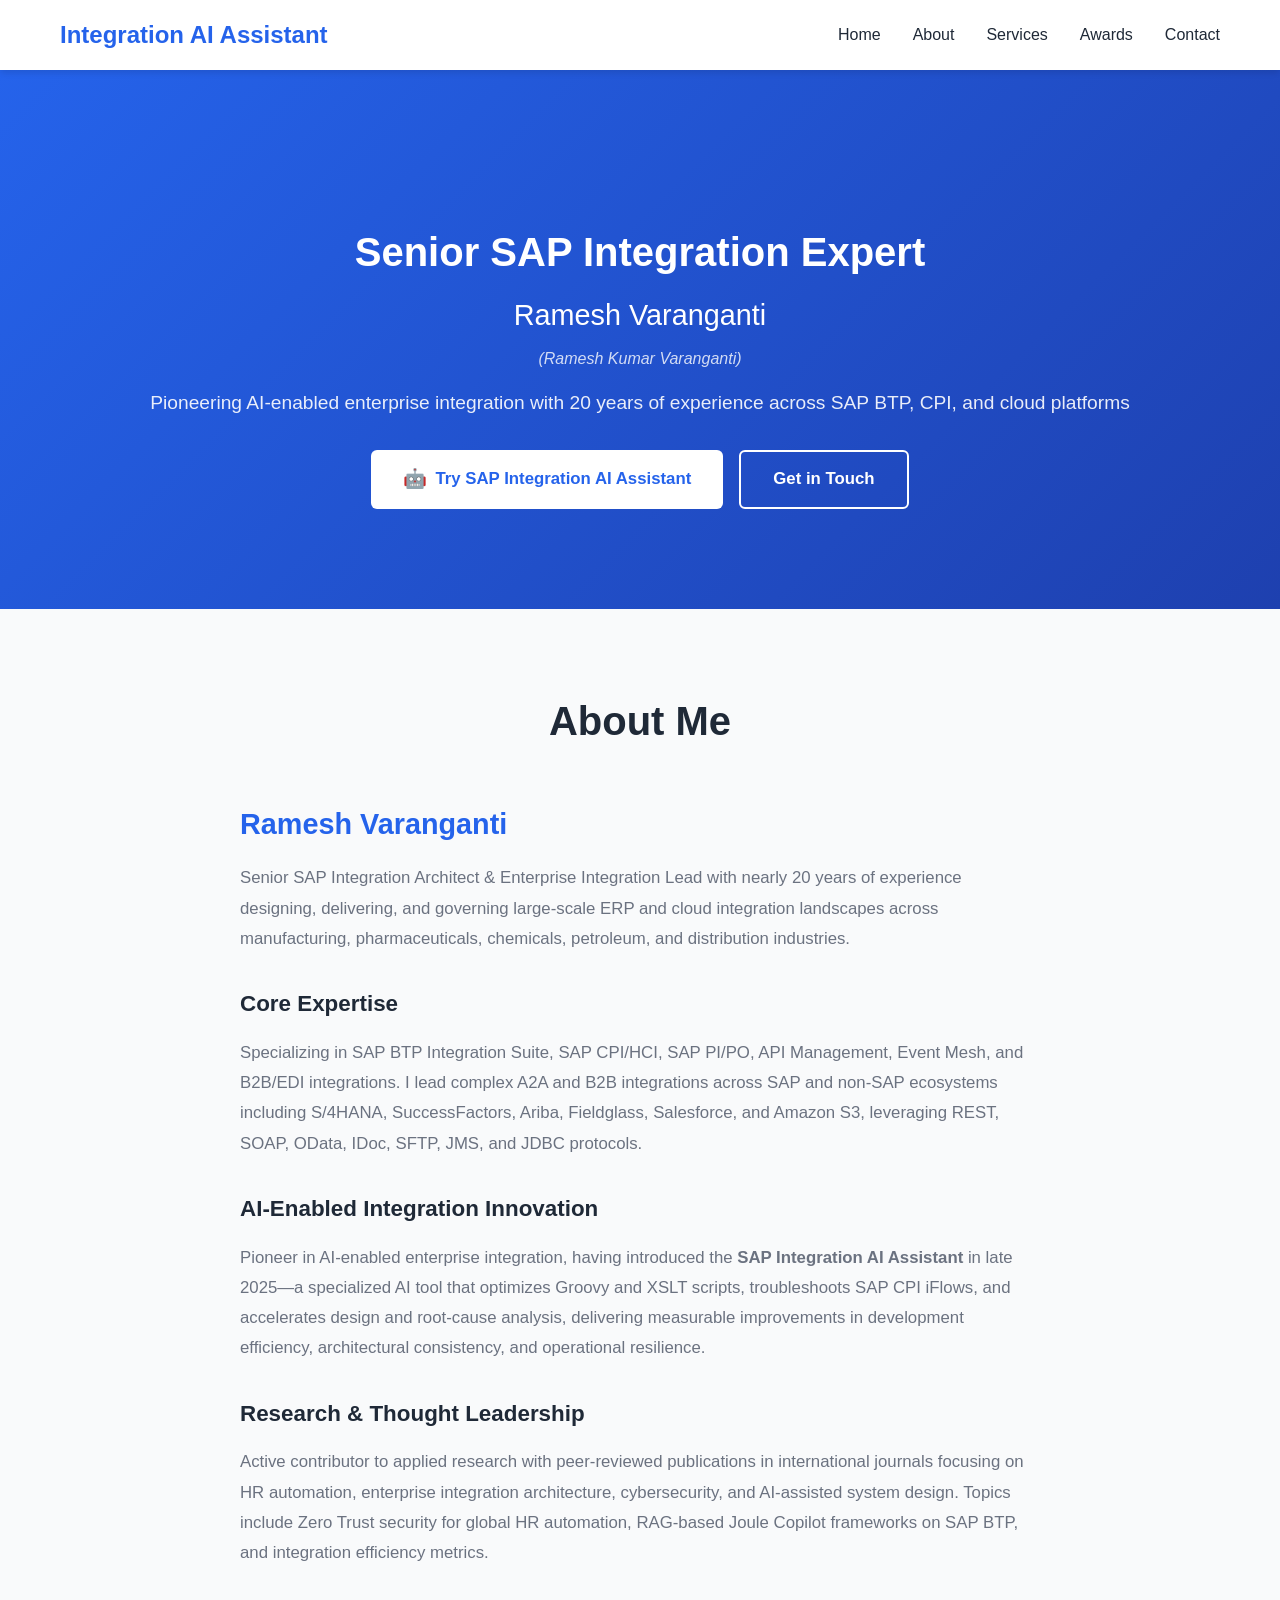
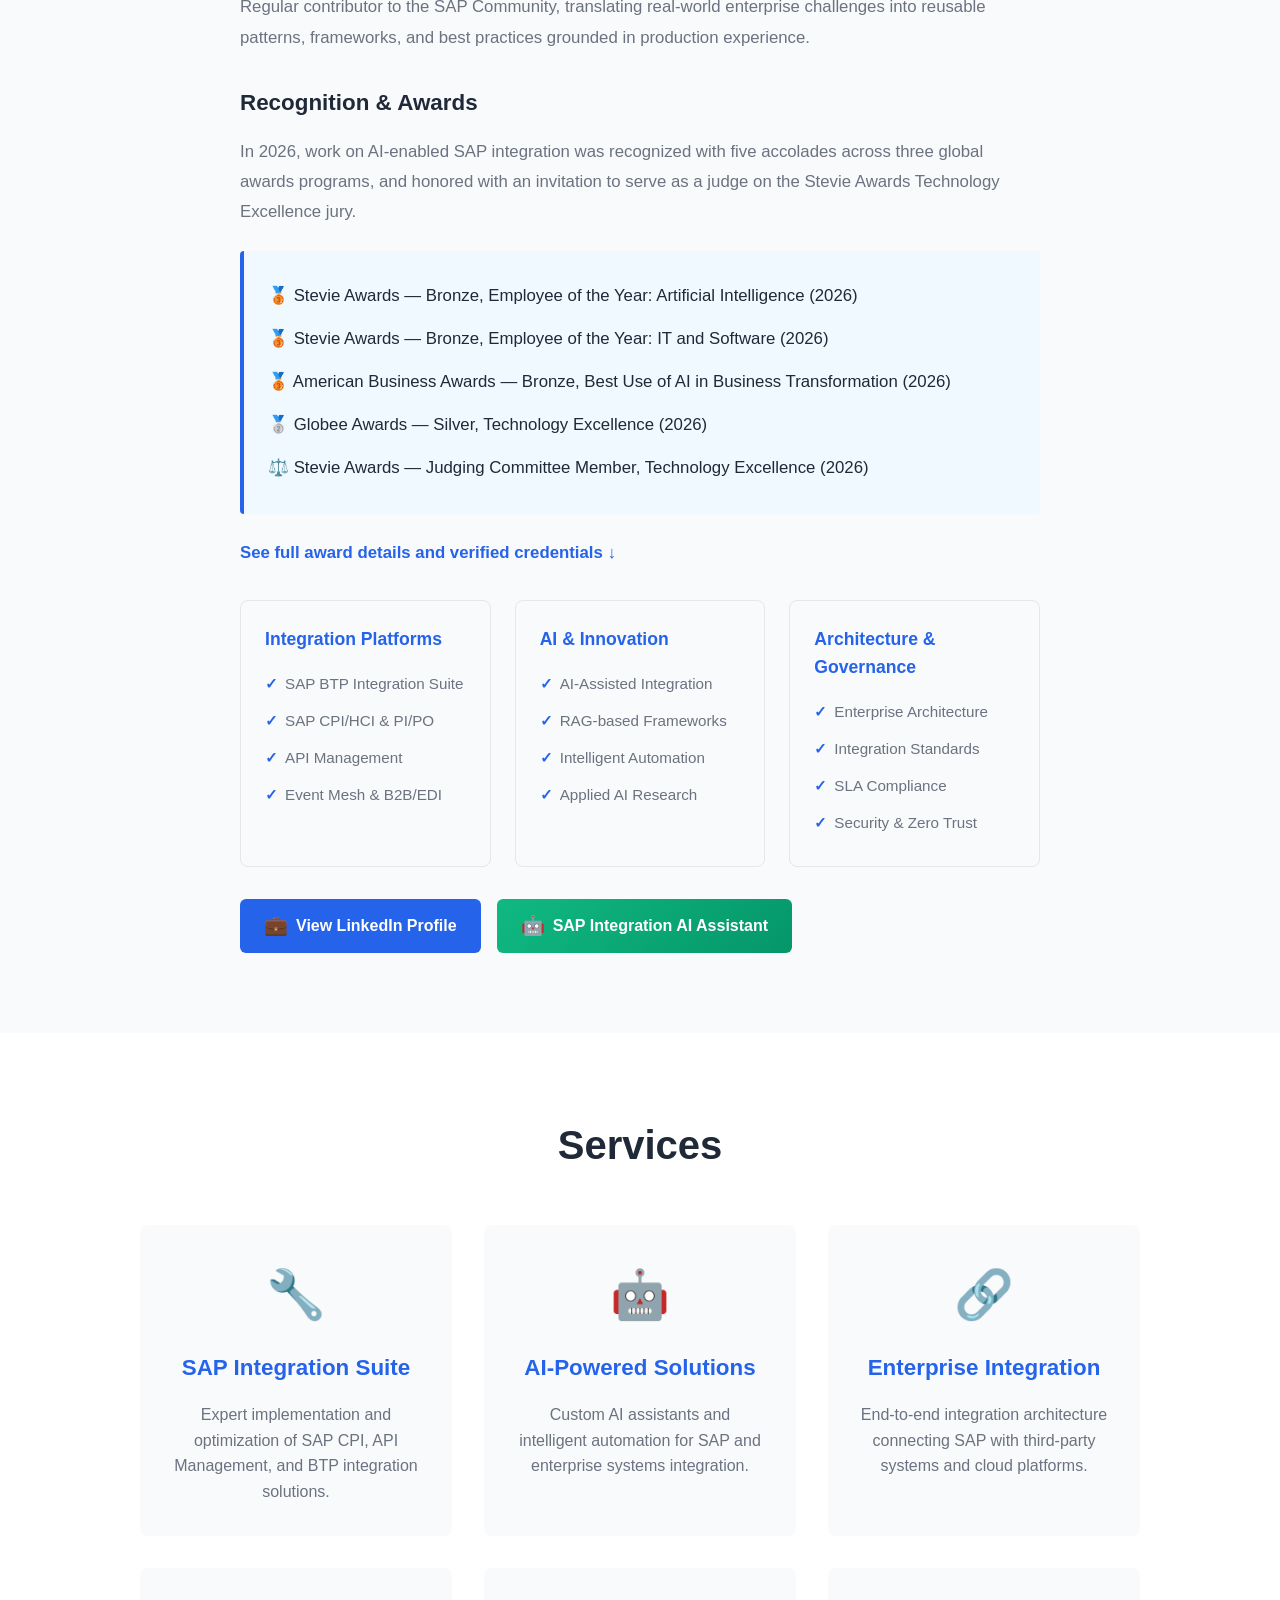
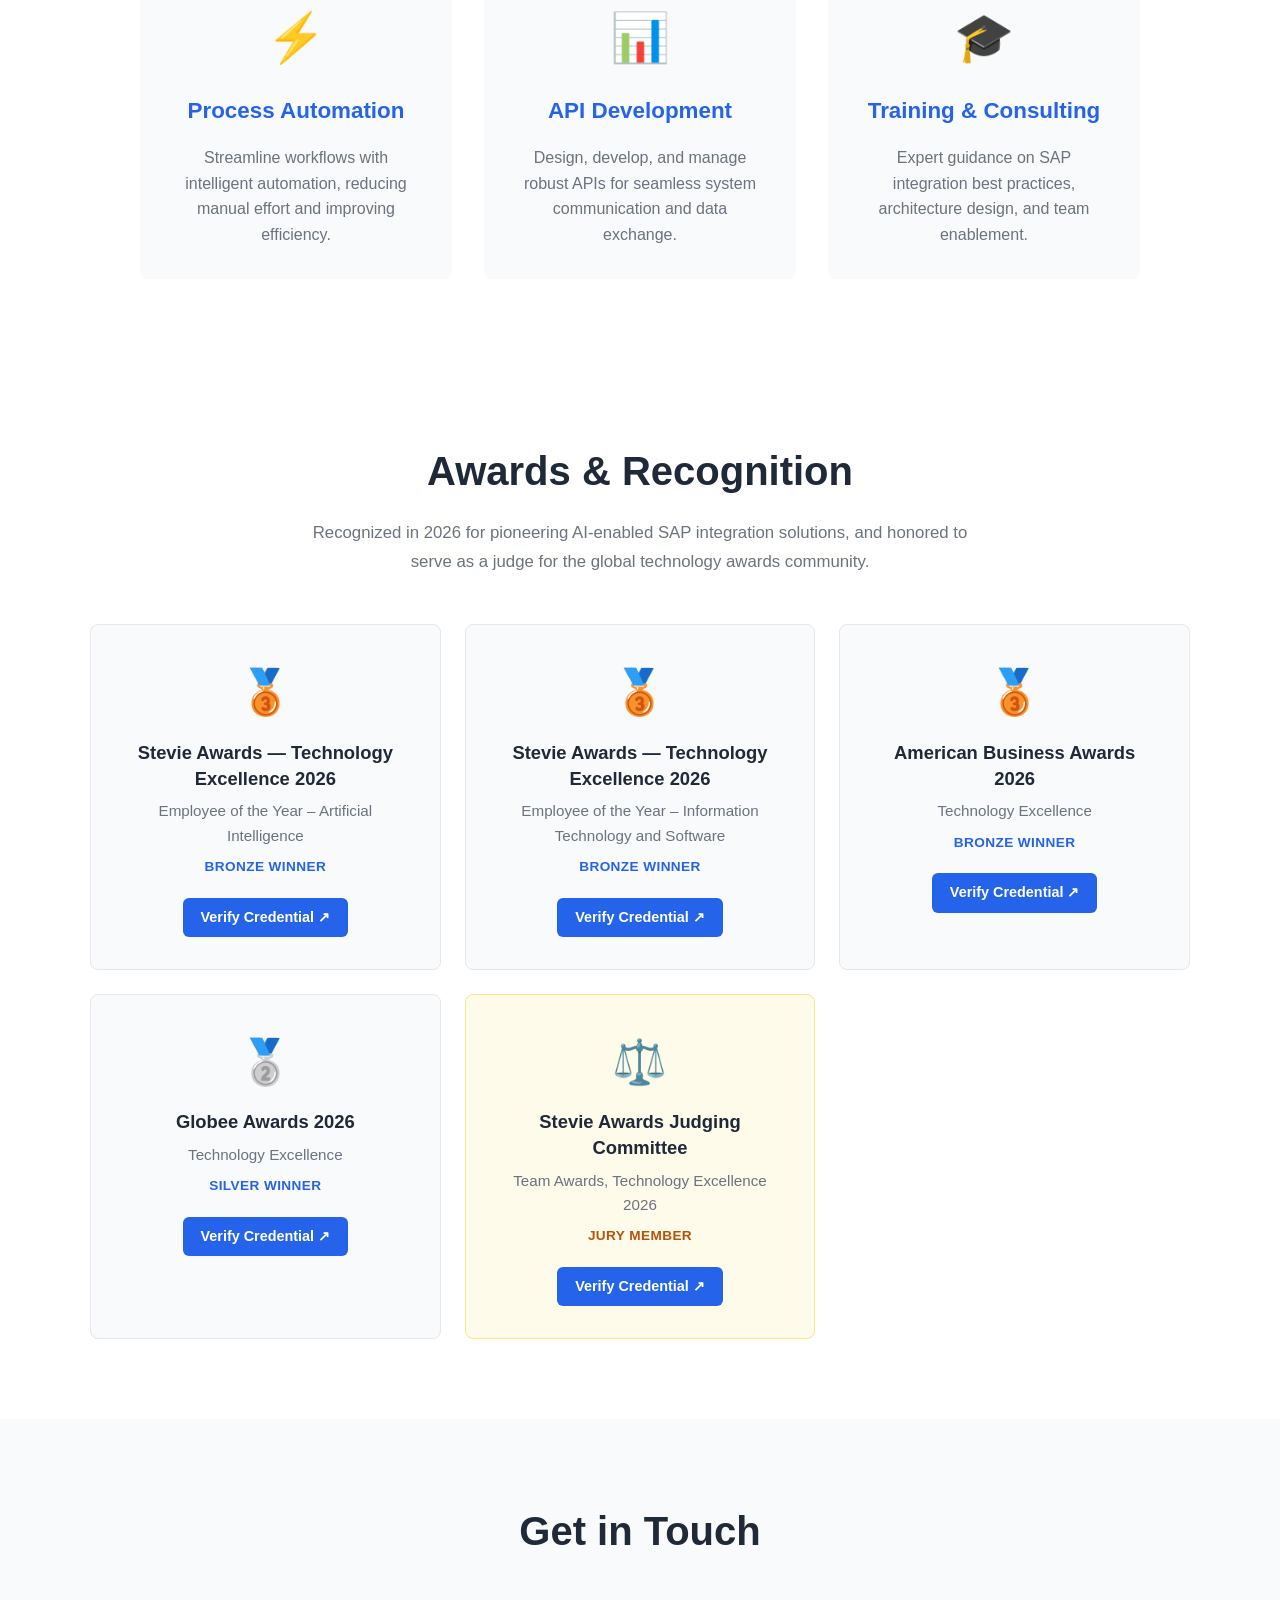
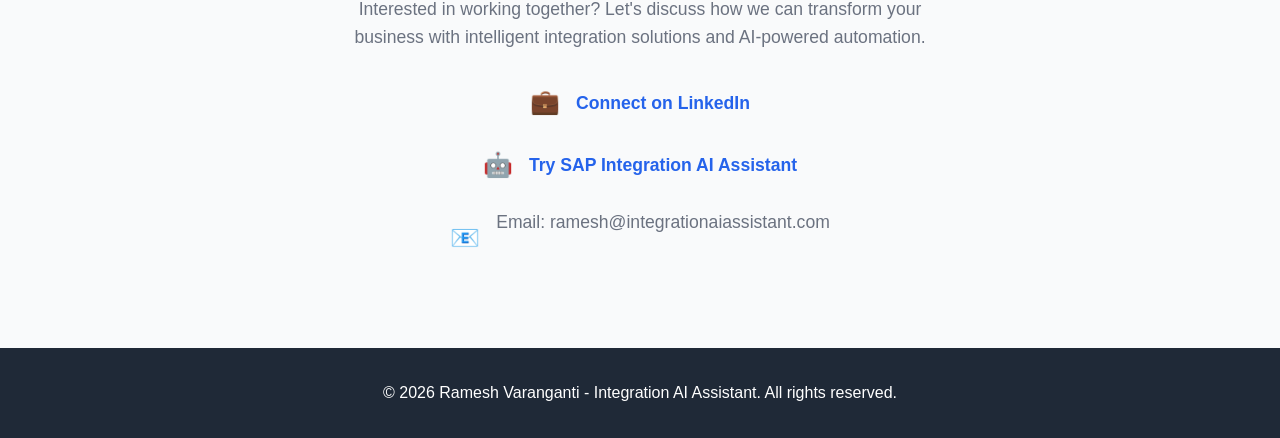
==== index.html @ 51412103 "Correct name spelling in HTML title tag" ====
<!DOCTYPE html>
<html lang="en">
<head>
    <meta charset="UTF-8">
    <meta name="viewport" content="width=device-width, initial-scale=1.0">
    
    <!-- Primary Meta Tags -->
    <title>Ramesh Varanganti (Rameshkumar Varanganti) - SAP Integration Architect & AI Solutions Expert</title>
    <meta name="title" content="Ramesh Varanganti - SAP Integration Architect & AI Solutions Expert">
    <meta name="description" content="Ramesh Varanganti (Ramesh Kumar Varanganti) - Senior SAP Integration Architect with 20 years of experience in SAP BTP, CPI, PI/PO, and AI-enabled enterprise integration. Expert in Groovy scripting, XSLT, API development, and integration architecture.">
    <meta name="keywords" content="Ramesh Varanganti, Ramesh Kumar Varanganti, SAP Integration, SAP CPI, SAP BTP, Integration Architect, SAP PI/PO, Groovy Script, XSLT, API Management, Enterprise Integration, AI Assistant, SAP Cloud Platform Integration">
    <meta name="author" content="Ramesh Varanganti">
    <meta name="robots" content="index, follow">
    
    <!-- Open Graph / Facebook -->
    <meta property="og:type" content="website">
    <meta property="og:url" content="https://rameshvaranganti.github.io/integrationaiexpert/">
    <meta property="og:title" content="Ramesh Varanganti - SAP Integration Architect & AI Solutions Expert">
    <meta property="og:description" content="Senior SAP Integration Architect with 20 years of experience in SAP BTP, CPI, and AI-enabled enterprise integration solutions.">
    
    <!-- Twitter -->
    <meta property="twitter:card" content="summary_large_image">
    <meta property="twitter:url" content="https://rameshvaranganti.github.io/integrationaiexpert/">
    <meta property="twitter:title" content="Ramesh Varanganti - SAP Integration Architect">
    <meta property="twitter:description" content="Senior SAP Integration Architect with 20 years of experience in SAP BTP, CPI, and AI-enabled enterprise integration.">
    
    <!-- Canonical URL -->
    <link rel="canonical" href="https://rameshvaranganti.github.io/integrationaiexpert/">
    
    <link rel="stylesheet" href="styles.css">
    
    <!-- Schema.org structured data -->
    <script type="application/ld+json">
    {
      "@context": "https://schema.org",
      "@type": "Person",
      "name": "Ramesh Varanganti",
      "alternateName": "Ramesh Kumar Varanganti",
      "url": "https://rameshvaranganti.github.io/integrationaiexpert/",
      "jobTitle": "Senior SAP Integration Expert",
      "description": "Senior SAP Integration Expert with 20 years of experience in enterprise integration, SAP BTP, CPI, and AI-enabled solutions",
      "sameAs": [
        "https://www.linkedin.com/in/rvaranganti/",
        "https://github.com/rameshvaranganti"
      ],
      "knowsAbout": [
        "SAP Integration Suite",
        "SAP CPI",
        "SAP BTP",
        "Enterprise Integration",
        "API Management",
        "Groovy Scripting",
        "XSLT Transformations",
        "Artificial Intelligence"
      ]
    }
    </script>
</head>
<body>
    <header>
        <nav>
            <div class="container">
                <div class="logo">
                    <h1>Integration AI Assistant</h1>
                </div>
                <ul class="nav-links">
                    <li><a href="#home">Home</a></li>
                    <li><a href="#about">About</a></li>
                    <li><a href="#services">Services</a></li>
                    <li><a href="#awards">Awards</a></li>
                    <li><a href="#contact">Contact</a></li>
                </ul>
            </div>
        </nav>
    </header>

    <section id="home" class="hero">
        <div class="container">
            <div class="hero-content">
                <h2>Senior SAP Integration Expert</h2>
                <h3>Ramesh Varanganti</h3>
                <p class="alt-name">(Ramesh Kumar Varanganti)</p>
                <p>Pioneering AI-enabled enterprise integration with 20 years of experience across SAP BTP, CPI, and cloud platforms</p>
                <div class="cta-buttons">
                    <a href="assistant.html" class="cta-button cta-primary">
                        <span class="button-icon">🤖</span> Try SAP Integration AI Assistant
                    </a>
                    <a href="#contact" class="cta-button cta-secondary">Get in Touch</a>
                </div>
            </div>
        </div>
    </section>

    <section id="about" class="about">
        <div class="container">
            <h2>About Me</h2>
            <div class="about-content">
                <div class="about-text">
                    <h3>Ramesh Varanganti</h3>
                    <p class="lead-text">Senior SAP Integration Architect & Enterprise Integration Lead with nearly 20 years of experience designing, delivering, and governing large-scale ERP and cloud integration landscapes across manufacturing, pharmaceuticals, chemicals, petroleum, and distribution industries.</p>
                    
                    <h4>Core Expertise</h4>
                    <p>Specializing in SAP BTP Integration Suite, SAP CPI/HCI, SAP PI/PO, API Management, Event Mesh, and B2B/EDI integrations. I lead complex A2A and B2B integrations across SAP and non-SAP ecosystems including S/4HANA, SuccessFactors, Ariba, Fieldglass, Salesforce, and Amazon S3, leveraging REST, SOAP, OData, IDoc, SFTP, JMS, and JDBC protocols.</p>
                    
                    <h4>AI-Enabled Integration Innovation</h4>
                    <p>Pioneer in AI-enabled enterprise integration, having introduced the <strong>SAP Integration AI Assistant</strong> in late 2025—a specialized AI tool that optimizes Groovy and XSLT scripts, troubleshoots SAP CPI iFlows, and accelerates design and root-cause analysis, delivering measurable improvements in development efficiency, architectural consistency, and operational resilience.</p>
                    
                    <h4>Research & Thought Leadership</h4>
                    <p>Active contributor to applied research with peer-reviewed publications in international journals focusing on HR automation, enterprise integration architecture, cybersecurity, and AI-assisted system design. Topics include Zero Trust security for global HR automation, RAG-based Joule Copilot frameworks on SAP BTP, and integration efficiency metrics.</p>
                    <p>Regular contributor to the SAP Community, translating real-world enterprise challenges into reusable patterns, frameworks, and best practices grounded in production experience.</p>
                    
                    <h4>Recognition & Awards</h4>
                    <p>In 2026, work on AI-enabled SAP integration was recognized with five accolades across three global awards programs, and honored with an invitation to serve as a judge on the Stevie Awards Technology Excellence jury.</p>
                    <ul class="impact-list">
                        <li>🥉 Stevie Awards — Bronze, Employee of the Year: Artificial Intelligence (2026)</li>
                        <li>🥉 Stevie Awards — Bronze, Employee of the Year: IT and Software (2026)</li>
                        <li>🥉 American Business Awards — Bronze, Best Use of AI in Business Transformation (2026)</li>
                        <li>🥈 Globee Awards — Silver, Technology Excellence (2026)</li>
                        <li>⚖️ Stevie Awards — Judging Committee Member, Technology Excellence (2026)</li>
                    </ul>
                    <p><a href="#awards" class="contact-link">See full award details and verified credentials ↓</a></p>
                    
                    <div class="expertise-grid">
                        <div class="expertise-category">
                            <h5>Integration Platforms</h5>
                            <ul>
                                <li>SAP BTP Integration Suite</li>
                                <li>SAP CPI/HCI & PI/PO</li>
                                <li>API Management</li>
                                <li>Event Mesh & B2B/EDI</li>
                            </ul>
                        </div>
                        <div class="expertise-category">
                            <h5>AI & Innovation</h5>
                            <ul>
                                <li>AI-Assisted Integration</li>
                                <li>RAG-based Frameworks</li>
                                <li>Intelligent Automation</li>
                                <li>Applied AI Research</li>
                            </ul>
                        </div>
                        <div class="expertise-category">
                            <h5>Architecture & Governance</h5>
                            <ul>
                                <li>Enterprise Architecture</li>
                                <li>Integration Standards</li>
                                <li>SLA Compliance</li>
                                <li>Security & Zero Trust</li>
                            </ul>
                        </div>
                    </div>
                    
                    <div class="about-links">
                        <a href="https://www.linkedin.com/in/rvaranganti/" target="_blank" class="profile-link">
                            <span class="link-icon">💼</span> View LinkedIn Profile
                        </a>
                        <a href="assistant.html" class="profile-link ai-link">
                            <span class="link-icon">🤖</span> SAP Integration AI Assistant
                        </a>
                    </div>
                </div>
            </div>
        </div>
    </section>

    <section id="services" class="services">
        <div class="container">
            <h2>Services</h2>
            <div class="services-grid">
                <div class="service-card">
                    <div class="service-icon">🔧</div>
                    <h3>SAP Integration Suite</h3>
                    <p>Expert implementation and optimization of SAP CPI, API Management, and BTP integration solutions.</p>
                </div>
                <div class="service-card">
                    <div class="service-icon">🤖</div>
                    <h3>AI-Powered Solutions</h3>
                    <p>Custom AI assistants and intelligent automation for SAP and enterprise systems integration.</p>
                </div>
                <div class="service-card">
                    <div class="service-icon">🔗</div>
                    <h3>Enterprise Integration</h3>
                    <p>End-to-end integration architecture connecting SAP with third-party systems and cloud platforms.</p>
                </div>
                <div class="service-card">
                    <div class="service-icon">⚡</div>
                    <h3>Process Automation</h3>
                    <p>Streamline workflows with intelligent automation, reducing manual effort and improving efficiency.</p>
                </div>
                <div class="service-card">
                    <div class="service-icon">📊</div>
                    <h3>API Development</h3>
                    <p>Design, develop, and manage robust APIs for seamless system communication and data exchange.</p>
                </div>
                <div class="service-card">
                    <div class="service-icon">🎓</div>
                    <h3>Training & Consulting</h3>
                    <p>Expert guidance on SAP integration best practices, architecture design, and team enablement.</p>
                </div>
            </div>
        </div>
    </section>

    <section id="awards" class="awards">
        <div class="container">
            <h2>Awards & Recognition</h2>
            <p class="awards-intro">Recognized in 2026 for pioneering AI-enabled SAP integration solutions, and honored to serve as a judge for the global technology awards community.</p>
            <div class="awards-grid">
                <div class="award-card">
                    <div class="award-medal bronze">🥉</div>
                    <h3>Stevie Awards — Technology Excellence 2026</h3>
                    <p class="award-category">Employee of the Year – Artificial Intelligence</p>
                    <p class="award-tier">Bronze Winner</p>
                    <a href="#" target="_blank" rel="noopener" class="award-verify">Verify Credential ↗</a>
                </div>
                <div class="award-card">
                    <div class="award-medal bronze">🥉</div>
                    <h3>Stevie Awards — Technology Excellence 2026</h3>
                    <p class="award-category">Employee of the Year – Information Technology and Software</p>
                    <p class="award-tier">Bronze Winner</p>
                    <a href="#" target="_blank" rel="noopener" class="award-verify">Verify Credential ↗</a>
                </div>
                <div class="award-card">
                    <div class="award-medal bronze">🥉</div>
                    <h3>American Business Awards 2026</h3>
                    <p class="award-category">Technology Excellence</p>
                    <p class="award-tier">Bronze Winner</p>
                    <a href="#" target="_blank" rel="noopener" class="award-verify">Verify Credential ↗</a>
                </div>
                <div class="award-card">
                    <div class="award-medal silver">🥈</div>
                    <h3>Globee Awards 2026</h3>
                    <p class="award-category">Technology Excellence</p>
                    <p class="award-tier">Silver Winner</p>
                    <a href="#" target="_blank" rel="noopener" class="award-verify">Verify Credential ↗</a>
                </div>
                <div class="award-card judge-card">
                    <div class="award-medal judge">⚖️</div>
                    <h3>Stevie Awards Judging Committee</h3>
                    <p class="award-category">Team Awards, Technology Excellence 2026</p>
                    <p class="award-tier">Jury Member</p>
                    <a href="#" target="_blank" rel="noopener" class="award-verify">Verify Credential ↗</a>
                </div>
            </div>
        </div>
    </section>

    <section id="contact" class="contact">
        <div class="container">
            <h2>Get in Touch</h2>
            <div class="contact-content">
                <p>Interested in working together? Let's discuss how we can transform your business with intelligent integration solutions and AI-powered automation.</p>
                <div class="contact-info">
                    <div class="contact-item">
                        <span class="contact-icon">💼</span>
                        <a href="https://www.linkedin.com/in/rvaranganti/" target="_blank" class="contact-link">Connect on LinkedIn</a>
                    </div>
                    <div class="contact-item">
                        <span class="contact-icon">🤖</span>
                        <a href="assistant.html" class="contact-link">Try SAP Integration AI Assistant</a>
                    </div>
                    <div class="contact-item">
                        <span class="contact-icon">📧</span>
                        <p>Email: ramesh@integrationaiassistant.com</p>
                    </div>
                </div>
            </div>
        </div>
    </section>

    <footer>
        <div class="container">
            <p>&copy; 2026 Ramesh Varanganti - Integration AI Assistant. All rights reserved.</p>
        </div>
    </footer>

    <script src="script.js"></script>
</body>
</html>
---- styles.css ----
* {
    margin: 0;
    padding: 0;
    box-sizing: border-box;
}

:root {
    --primary-color: #2563eb;
    --secondary-color: #1e40af;
    --text-dark: #1f2937;
    --text-light: #6b7280;
    --bg-light: #f9fafb;
    --white: #ffffff;
    --shadow: 0 4px 6px -1px rgba(0, 0, 0, 0.1);
}

body {
    font-family: -apple-system, BlinkMacSystemFont, 'Segoe UI', Roboto, Oxygen, Ubuntu, Cantarell, sans-serif;
    line-height: 1.6;
    color: var(--text-dark);
}

.container {
    max-width: 1200px;
    margin: 0 auto;
    padding: 0 20px;
}

/* Header & Navigation */
header {
    background: var(--white);
    box-shadow: var(--shadow);
    position: fixed;
    width: 100%;
    top: 0;
    z-index: 1000;
}

nav .container {
    display: flex;
    justify-content: space-between;
    align-items: center;
    padding: 1rem 20px;
}

.logo h1 {
    font-size: 1.5rem;
    color: var(--primary-color);
}

.nav-links {
    display: flex;
    list-style: none;
    gap: 2rem;
}

.nav-links a {
    text-decoration: none;
    color: var(--text-dark);
    font-weight: 500;
    transition: color 0.3s ease;
}

.nav-links a:hover {
    color: var(--primary-color);
}

/* Hero Section */
.hero {
    background: linear-gradient(135deg, var(--primary-color) 0%, var(--secondary-color) 100%);
    color: var(--white);
    padding: 150px 20px 100px;
    margin-top: 70px;
    text-align: center;
}

.hero-content h2 {
    font-size: 2.5rem;
    margin-bottom: 0.5rem;
}

.hero-content h3 {
    font-size: 1.8rem;
    margin-bottom: 1rem;
    font-weight: 400;
}

.hero-content p {
    font-size: 1.2rem;
    margin-bottom: 2rem;
    opacity: 0.9;
}

.hero-content .alt-name {
    font-size: 1rem;
    margin-bottom: 1rem;
    margin-top: -0.5rem;
    opacity: 0.8;
    font-style: italic;
}

.cta-buttons {
    display: flex;
    gap: 1rem;
    justify-content: center;
    flex-wrap: wrap;
}

.cta-button {
    display: inline-flex;
    align-items: center;
    gap: 0.5rem;
    padding: 14px 32px;
    border-radius: 6px;
    text-decoration: none;
    font-weight: 600;
    transition: transform 0.3s ease, box-shadow 0.3s ease;
    font-size: 1.05rem;
}

.cta-primary {
    background: var(--white);
    color: var(--primary-color);
}

.cta-secondary {
    background: transparent;
    color: var(--white);
    border: 2px solid var(--white);
}

.cta-button:hover {
    transform: translateY(-2px);
    box-shadow: 0 10px 20px rgba(0, 0, 0, 0.2);
}

.cta-primary:hover {
    background: #f0f9ff;
}

.cta-secondary:hover {
    background: rgba(255, 255, 255, 0.1);
}

.button-icon {
    font-size: 1.2rem;
}

/* About Section */
.about {
    padding: 80px 20px;
    background: var(--bg-light);
}

.about h2 {
    text-align: center;
    font-size: 2.5rem;
    margin-bottom: 3rem;
    color: var(--text-dark);
}

.about-content {
    max-width: 800px;
    margin: 0 auto;
}

.about-text h3 {
    font-size: 1.8rem;
    color: var(--primary-color);
    margin-bottom: 1rem;
}

.lead-text {
    font-size: 1.15rem;
    color: var(--text-dark);
    margin-bottom: 2rem;
    line-height: 1.8;
    font-weight: 500;
}

.about-text h4 {
    font-size: 1.4rem;
    color: var(--text-dark);
    margin-top: 2rem;
    margin-bottom: 1rem;
    font-weight: 600;
}

.about-text h5 {
    font-size: 1.1rem;
    color: var(--primary-color);
    margin-bottom: 0.75rem;
    font-weight: 600;
}

.about-text p {
    font-size: 1.05rem;
    color: var(--text-light);
    margin-bottom: 1.5rem;
    line-height: 1.8;
}

.impact-list {
    list-style: none;
    margin: 1.5rem 0;
    padding: 1.5rem;
    background: #f0f9ff;
    border-left: 4px solid var(--primary-color);
    border-radius: 4px;
}

.impact-list li {
    font-size: 1.05rem;
    color: var(--text-dark);
    padding: 0.5rem 0;
    font-weight: 500;
}

.expertise-grid {
    display: grid;
    grid-template-columns: repeat(auto-fit, minmax(250px, 1fr));
    gap: 1.5rem;
    margin: 2rem 0;
}

.expertise-category {
    background: #f9fafb;
    padding: 1.5rem;
    border-radius: 8px;
    border: 1px solid #e5e7eb;
}

.expertise-category ul {
    list-style: none;
    margin-top: 0.75rem;
}

.expertise-category ul li {
    font-size: 0.95rem;
    color: var(--text-light);
    padding: 0.4rem 0;
    padding-left: 1.25rem;
    position: relative;
}

.expertise-category ul li::before {
    content: "✓";
    position: absolute;
    left: 0;
    color: var(--primary-color);
    font-weight: bold;
}

.expertise-list {
    list-style: none;
    display: grid;
    grid-template-columns: repeat(auto-fit, minmax(250px, 1fr));
    gap: 1rem;
}

.expertise-list li {
    font-size: 1.1rem;
    color: var(--text-dark);
    padding: 0.5rem 0;
}

.about-links {
    display: flex;
    gap: 1rem;
    margin-top: 2rem;
    flex-wrap: wrap;
}

.profile-link {
    display: inline-flex;
    align-items: center;
    gap: 0.5rem;
    padding: 12px 24px;
    background: var(--primary-color);
    color: var(--white);
    text-decoration: none;
    border-radius: 6px;
    font-weight: 600;
    transition: all 0.3s ease;
}

.profile-link:hover {
    background: var(--secondary-color);
    transform: translateY(-2px);
    box-shadow: 0 4px 12px rgba(37, 99, 235, 0.3);
}

.ai-link {
    background: linear-gradient(135deg, #10b981 0%, #059669 100%);
}

.ai-link:hover {
    background: linear-gradient(135deg, #059669 0%, #047857 100%);
    box-shadow: 0 4px 12px rgba(16, 185, 129, 0.3);
}

.link-icon {
    font-size: 1.2rem;
}

/* Services Section */
.services {
    padding: 80px 20px;
    background: var(--white);
}

.services h2 {
    text-align: center;
    font-size: 2.5rem;
    margin-bottom: 3rem;
    color: var(--text-dark);
}

.services-grid {
    display: grid;
    grid-template-columns: repeat(auto-fit, minmax(250px, 1fr));
    gap: 2rem;
    max-width: 1000px;
    margin: 0 auto;
}

.service-card {
    background: var(--bg-light);
    padding: 2rem;
    border-radius: 8px;
    text-align: center;
    transition: transform 0.3s ease, box-shadow 0.3s ease;
}

.service-card:hover {
    transform: translateY(-5px);
    box-shadow: 0 10px 30px rgba(0, 0, 0, 0.1);
}

.service-icon {
    font-size: 3rem;
    margin-bottom: 1rem;
}

.service-card h3 {
    font-size: 1.4rem;
    margin-bottom: 1rem;
    color: var(--primary-color);
}

.service-card p {
    color: var(--text-light);
    line-height: 1.6;
}

/* Awards & Recognition Section */
.awards {
    padding: 80px 20px;
    background: var(--white);
}

.awards h2 {
    text-align: center;
    font-size: 2.5rem;
    margin-bottom: 1rem;
    color: var(--text-dark);
}

.awards-intro {
    text-align: center;
    max-width: 700px;
    margin: 0 auto 3rem;
    color: var(--text-light);
    font-size: 1.05rem;
    line-height: 1.7;
}

.awards-grid {
    display: grid;
    grid-template-columns: repeat(auto-fit, minmax(260px, 1fr));
    gap: 1.5rem;
    max-width: 1100px;
    margin: 0 auto;
}

.award-card {
    background: var(--bg-light);
    padding: 2rem;
    border-radius: 8px;
    text-align: center;
    border: 1px solid #e5e7eb;
    transition: transform 0.3s ease, box-shadow 0.3s ease;
}

.award-card:hover {
    transform: translateY(-5px);
    box-shadow: 0 10px 30px rgba(0, 0, 0, 0.1);
}

.award-medal {
    font-size: 2.75rem;
    margin-bottom: 0.75rem;
}

.award-card h3 {
    font-size: 1.15rem;
    color: var(--text-dark);
    margin-bottom: 0.5rem;
    line-height: 1.4;
}

.award-category {
    font-size: 0.95rem;
    color: var(--text-light);
    margin-bottom: 0.5rem;
}

.award-tier {
    font-size: 0.85rem;
    font-weight: 700;
    letter-spacing: 0.03em;
    text-transform: uppercase;
    color: var(--primary-color);
    margin-bottom: 1.25rem;
}

.judge-card {
    border: 1px solid #fde68a;
    background: #fffbeb;
}

.judge-card .award-tier {
    color: #b45309;
}

.award-verify {
    display: inline-block;
    padding: 8px 18px;
    background: var(--primary-color);
    color: var(--white);
    text-decoration: none;
    border-radius: 6px;
    font-size: 0.9rem;
    font-weight: 600;
    transition: background 0.3s ease;
}

.award-verify:hover {
    background: var(--secondary-color);
}

/* Contact Section */
.contact {
    padding: 80px 20px;
    background: var(--bg-light);
    text-align: center;
}

.contact h2 {
    font-size: 2.5rem;
    margin-bottom: 2rem;
    color: var(--text-dark);
}

.contact-content {
    max-width: 600px;
    margin: 0 auto;
}

.contact-content p {
    font-size: 1.1rem;
    color: var(--text-light);
    margin-bottom: 2rem;
}

.contact-info {
    display: flex;
    flex-direction: column;
    gap: 1.5rem;
}

.contact-item {
    display: flex;
    align-items: center;
    justify-content: center;
    gap: 1rem;
    font-size: 1.1rem;
}

.contact-link {
    color: var(--primary-color);
    text-decoration: none;
    font-weight: 600;
    transition: color 0.3s ease;
}

.contact-link:hover {
    color: var(--secondary-color);
    text-decoration: underline;
}

.contact-icon {
    font-size: 1.5rem;
}

/* Footer */
footer {
    background: var(--text-dark);
    color: var(--white);
    text-align: center;
    padding: 2rem 20px;
}

/* Responsive Design */
@media (max-width: 768px) {
    .nav-links {
        gap: 1rem;
    }

    .hero-content h2 {
        font-size: 1.75rem;
    }

    .hero-content h3 {
        font-size: 1.5rem;
    }

    .hero-content p {
        font-size: 1rem;
    }

    .cta-buttons {
        flex-direction: column;
        width: 100%;
    }

    .cta-button {
        width: 100%;
        justify-content: center;
    }

    .about-text h3 {
        font-size: 1.5rem;
    }

    .about-text h4 {
        font-size: 1.2rem;
    }

    .lead-text {
        font-size: 1.05rem;
    }

    .expertise-grid {
        grid-template-columns: 1fr;
    }

    .about-links {
        flex-direction: column;
    }

    .profile-link {
        width: 100%;
        justify-content: center;
    }

    .about h2,
    .services h2,
    .contact h2 {
        font-size: 2rem;
    }

    .services-grid {
        grid-template-columns: 1fr;
    }
}

@media (max-width: 480px) {
    .nav-links {
        flex-direction: column;
        gap: 0.5rem;
    }

    .logo h1 {
        font-size: 1.2rem;
    }
}
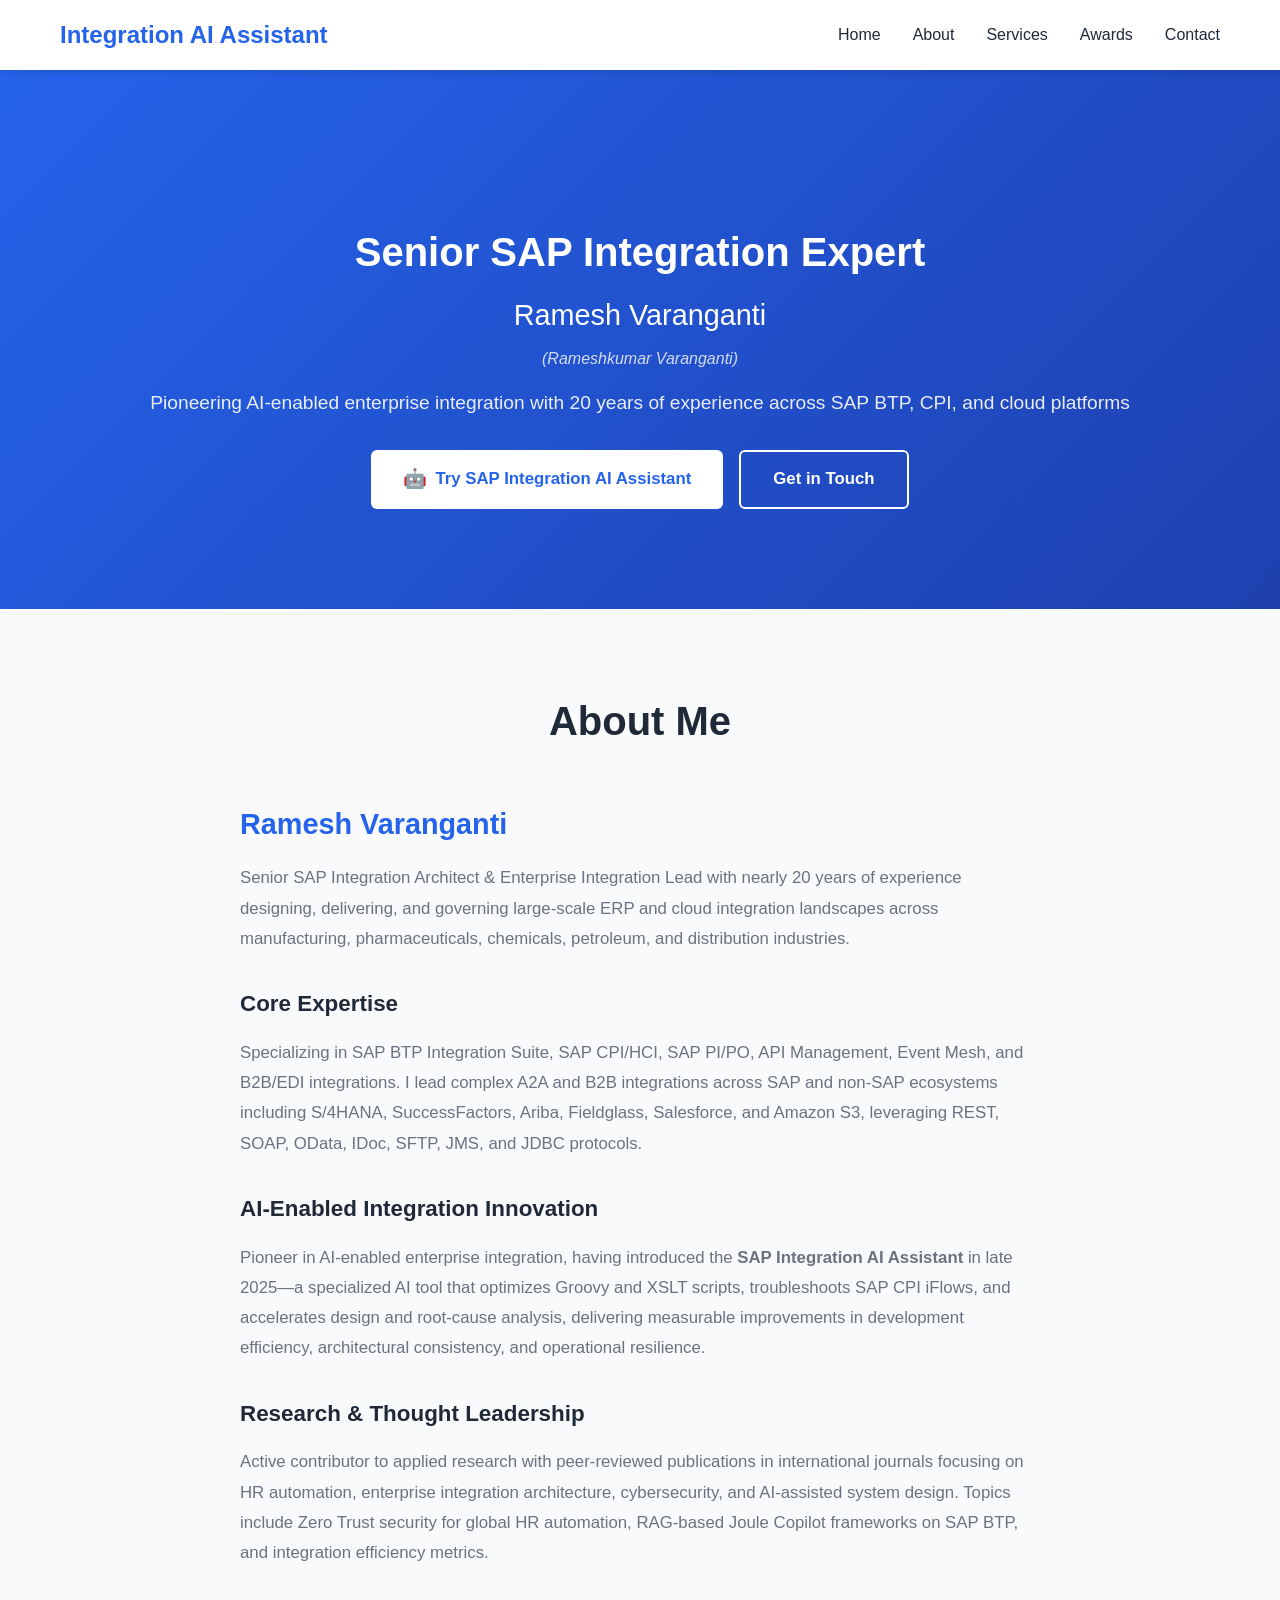
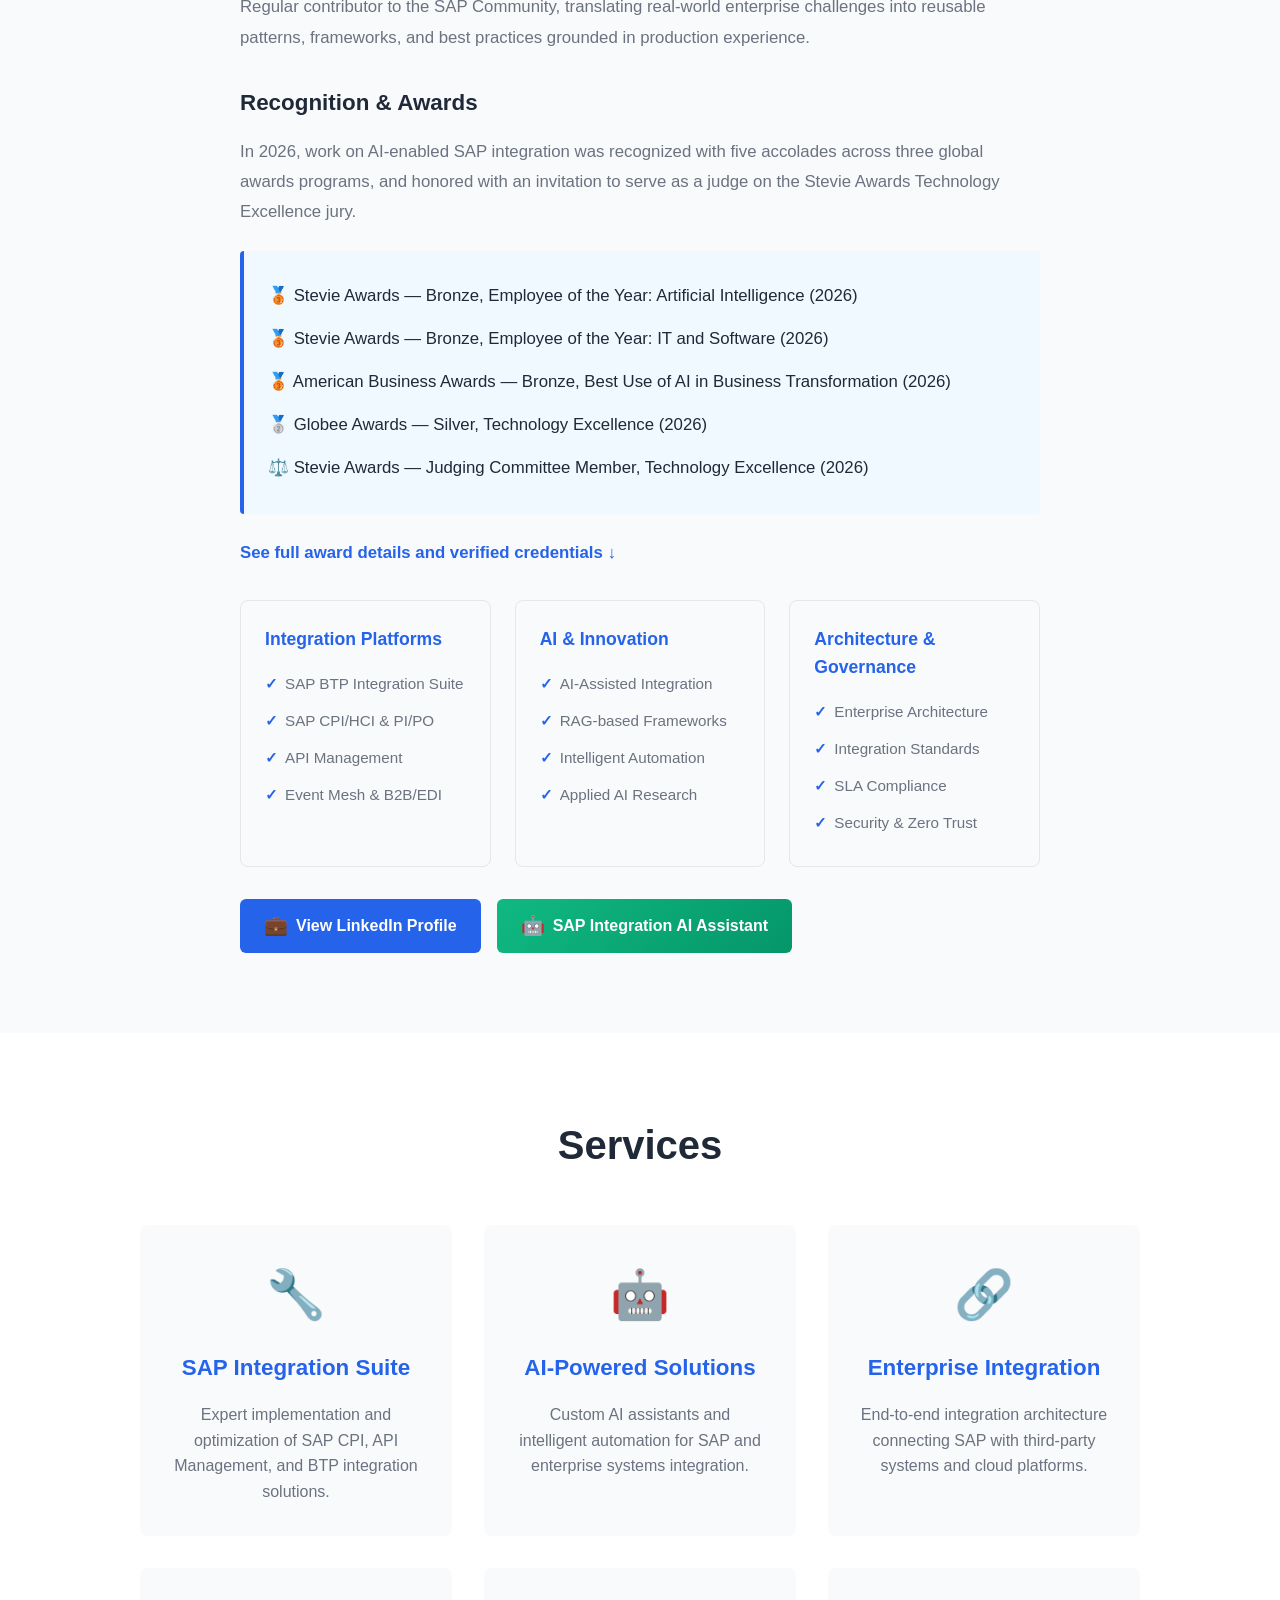
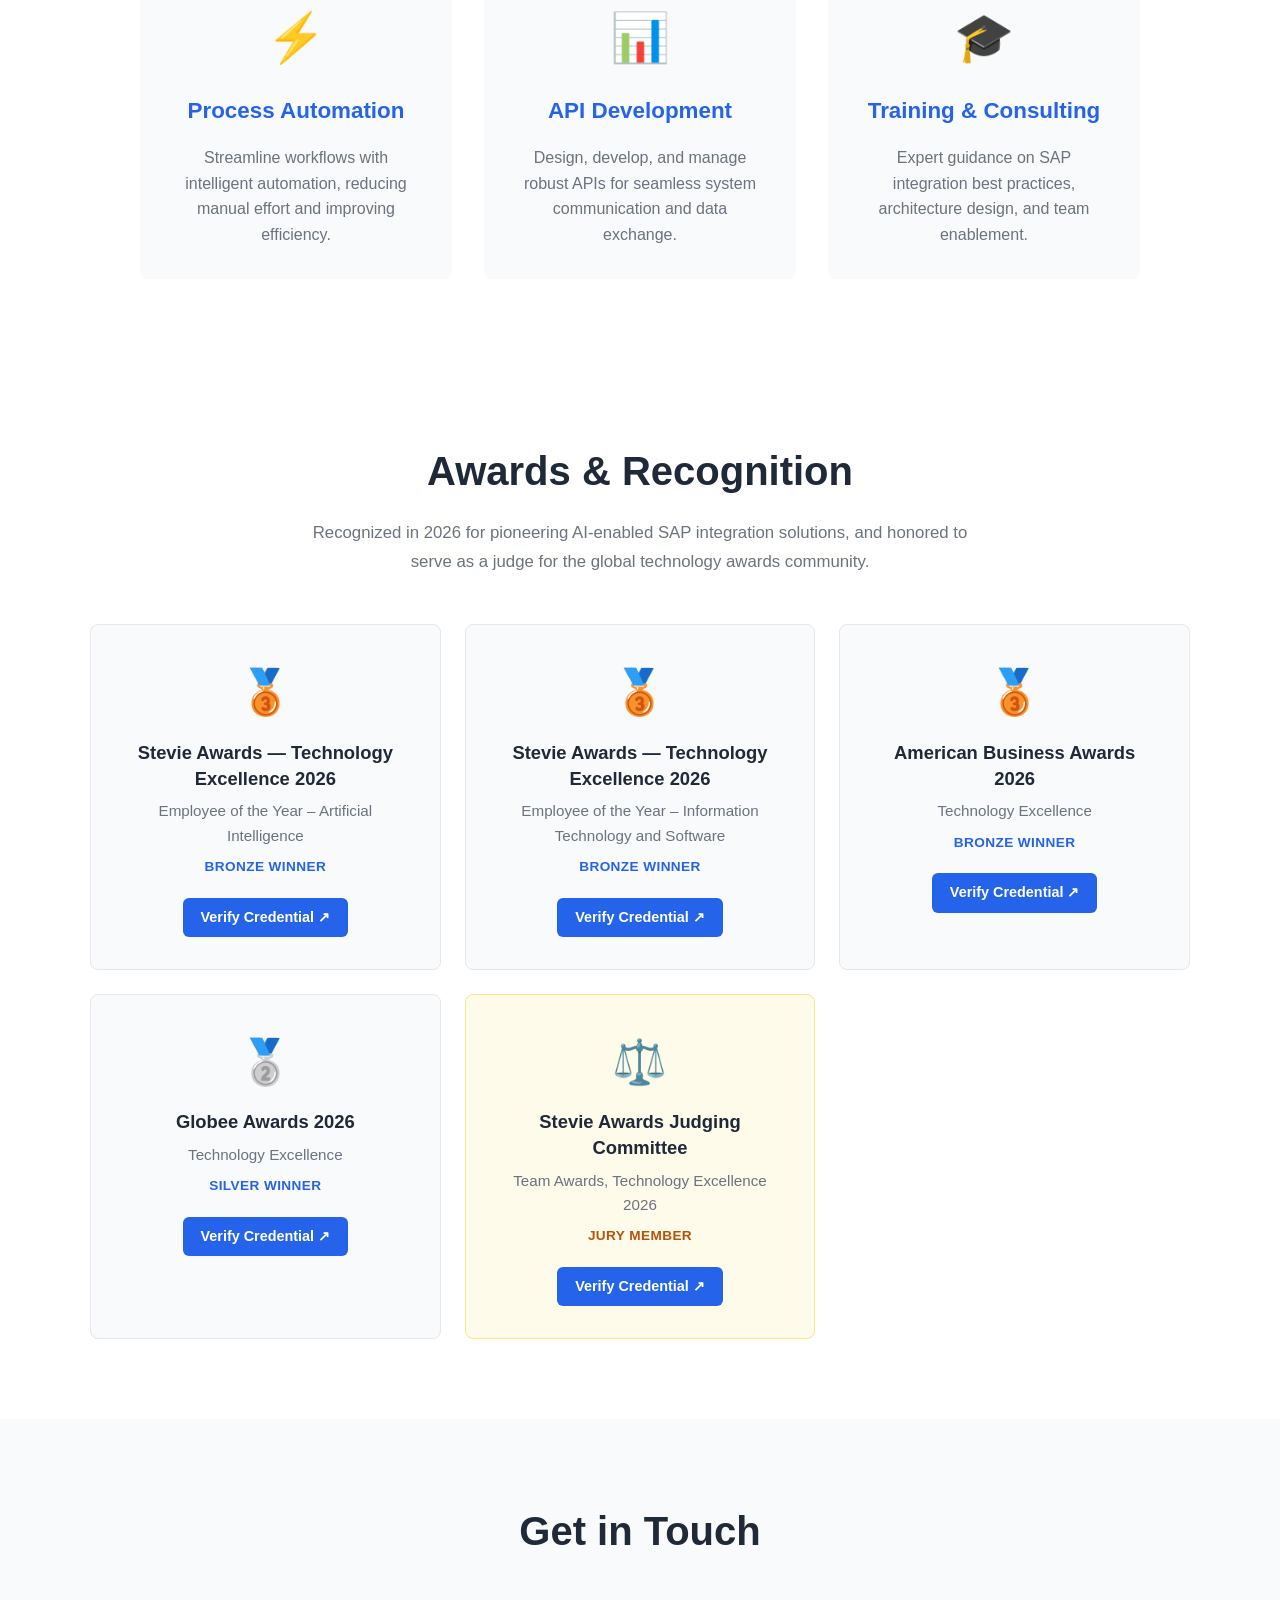
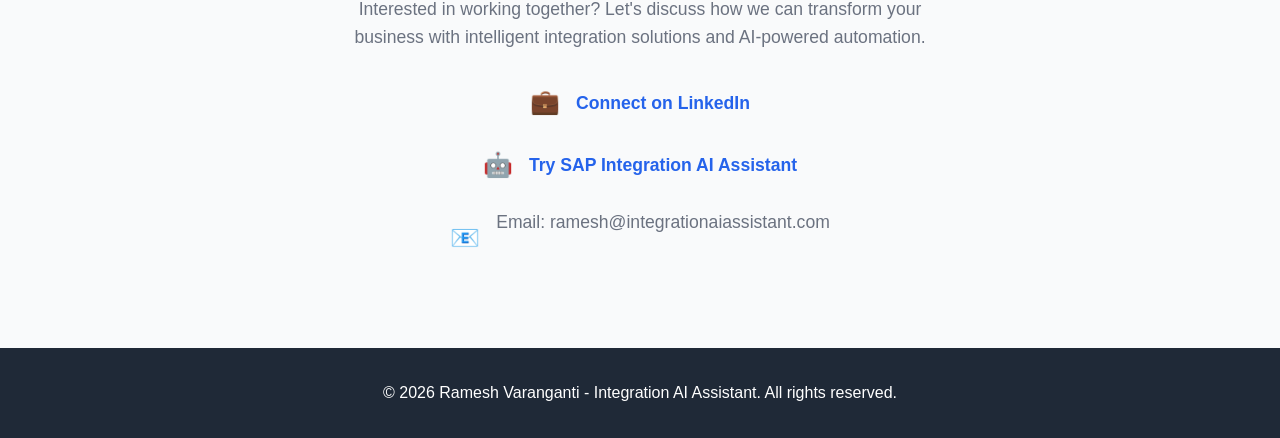
==== commit 953179b8: "Update alternative name for Ramesh Varanganti" ====
--- a/index.html
+++ b/index.html
@@ -79,7 +79,7 @@
             <div class="hero-content">
                 <h2>Senior SAP Integration Expert</h2>
                 <h3>Ramesh Varanganti</h3>
-                <p class="alt-name">(Ramesh Kumar Varanganti)</p>
+                <p class="alt-name">(Rameshkumar Varanganti)</p>
                 <p>Pioneering AI-enabled enterprise integration with 20 years of experience across SAP BTP, CPI, and cloud platforms</p>
                 <div class="cta-buttons">
                     <a href="assistant.html" class="cta-button cta-primary">
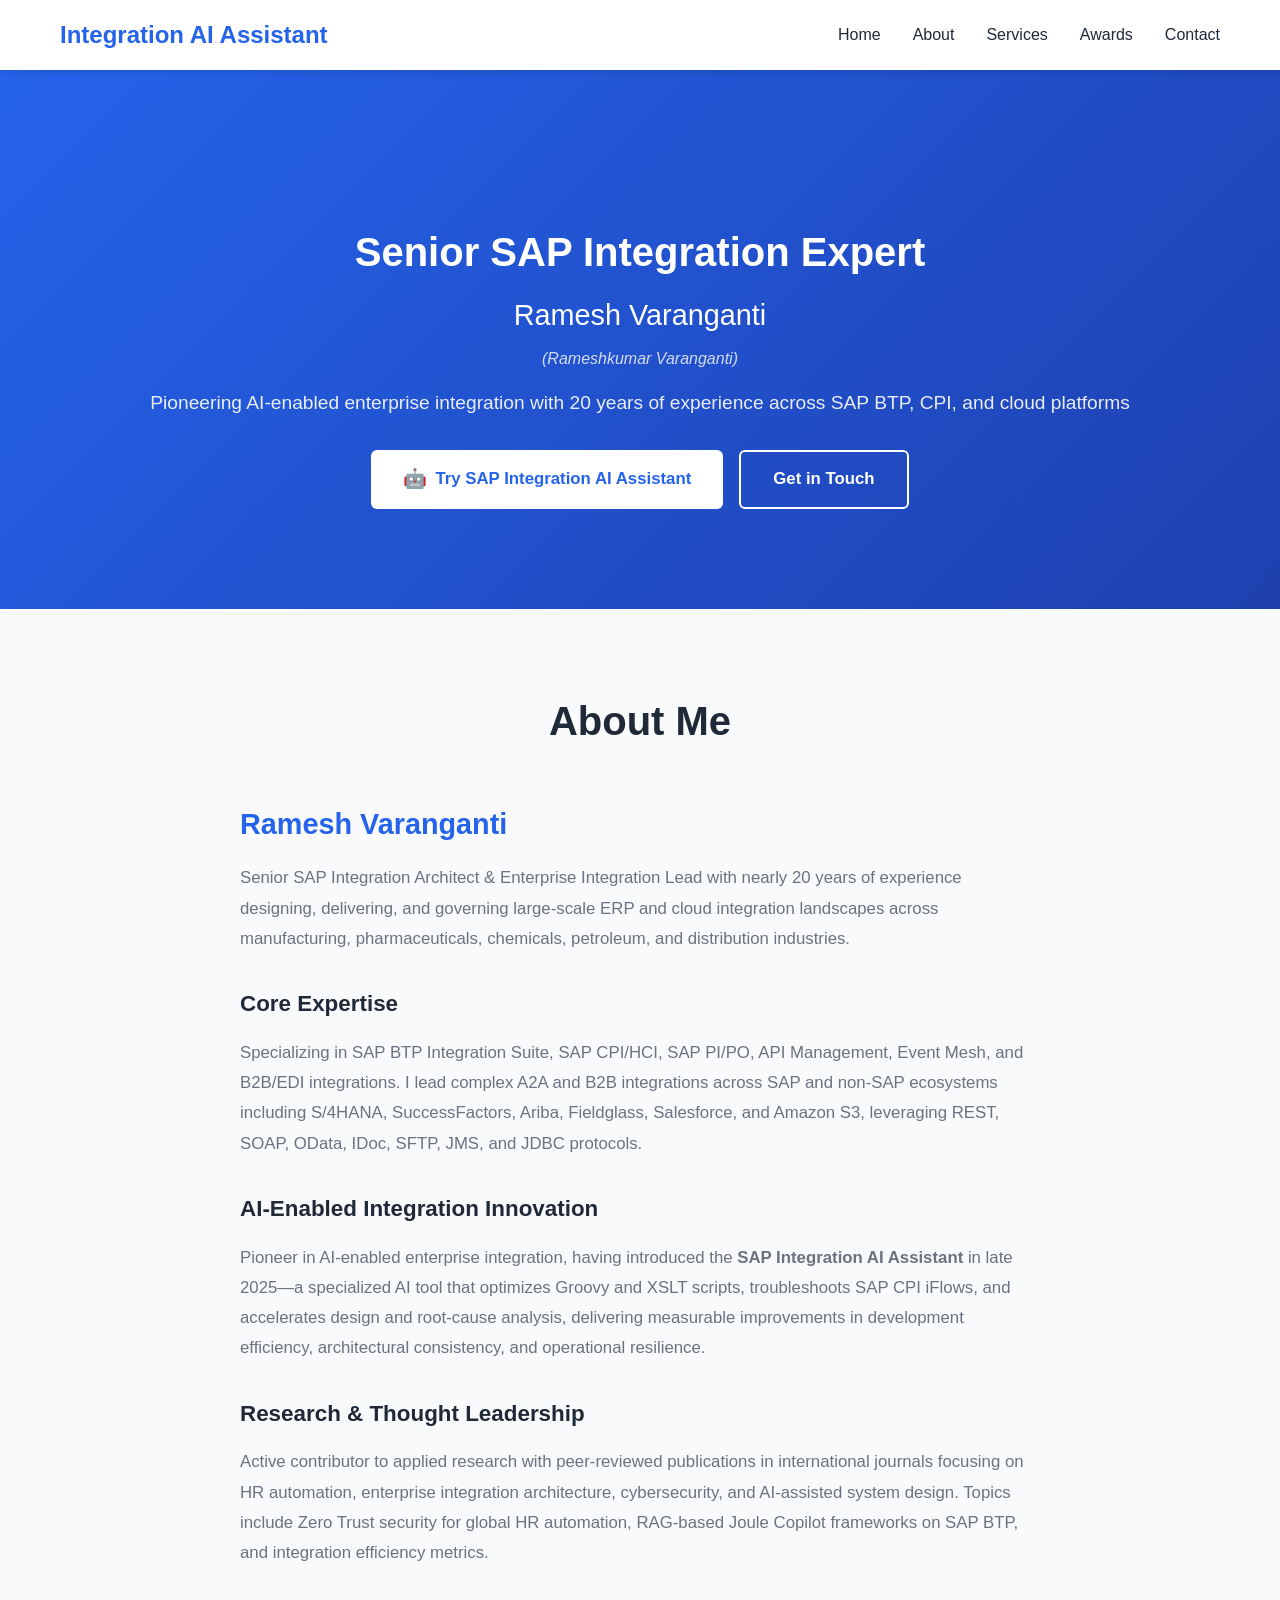
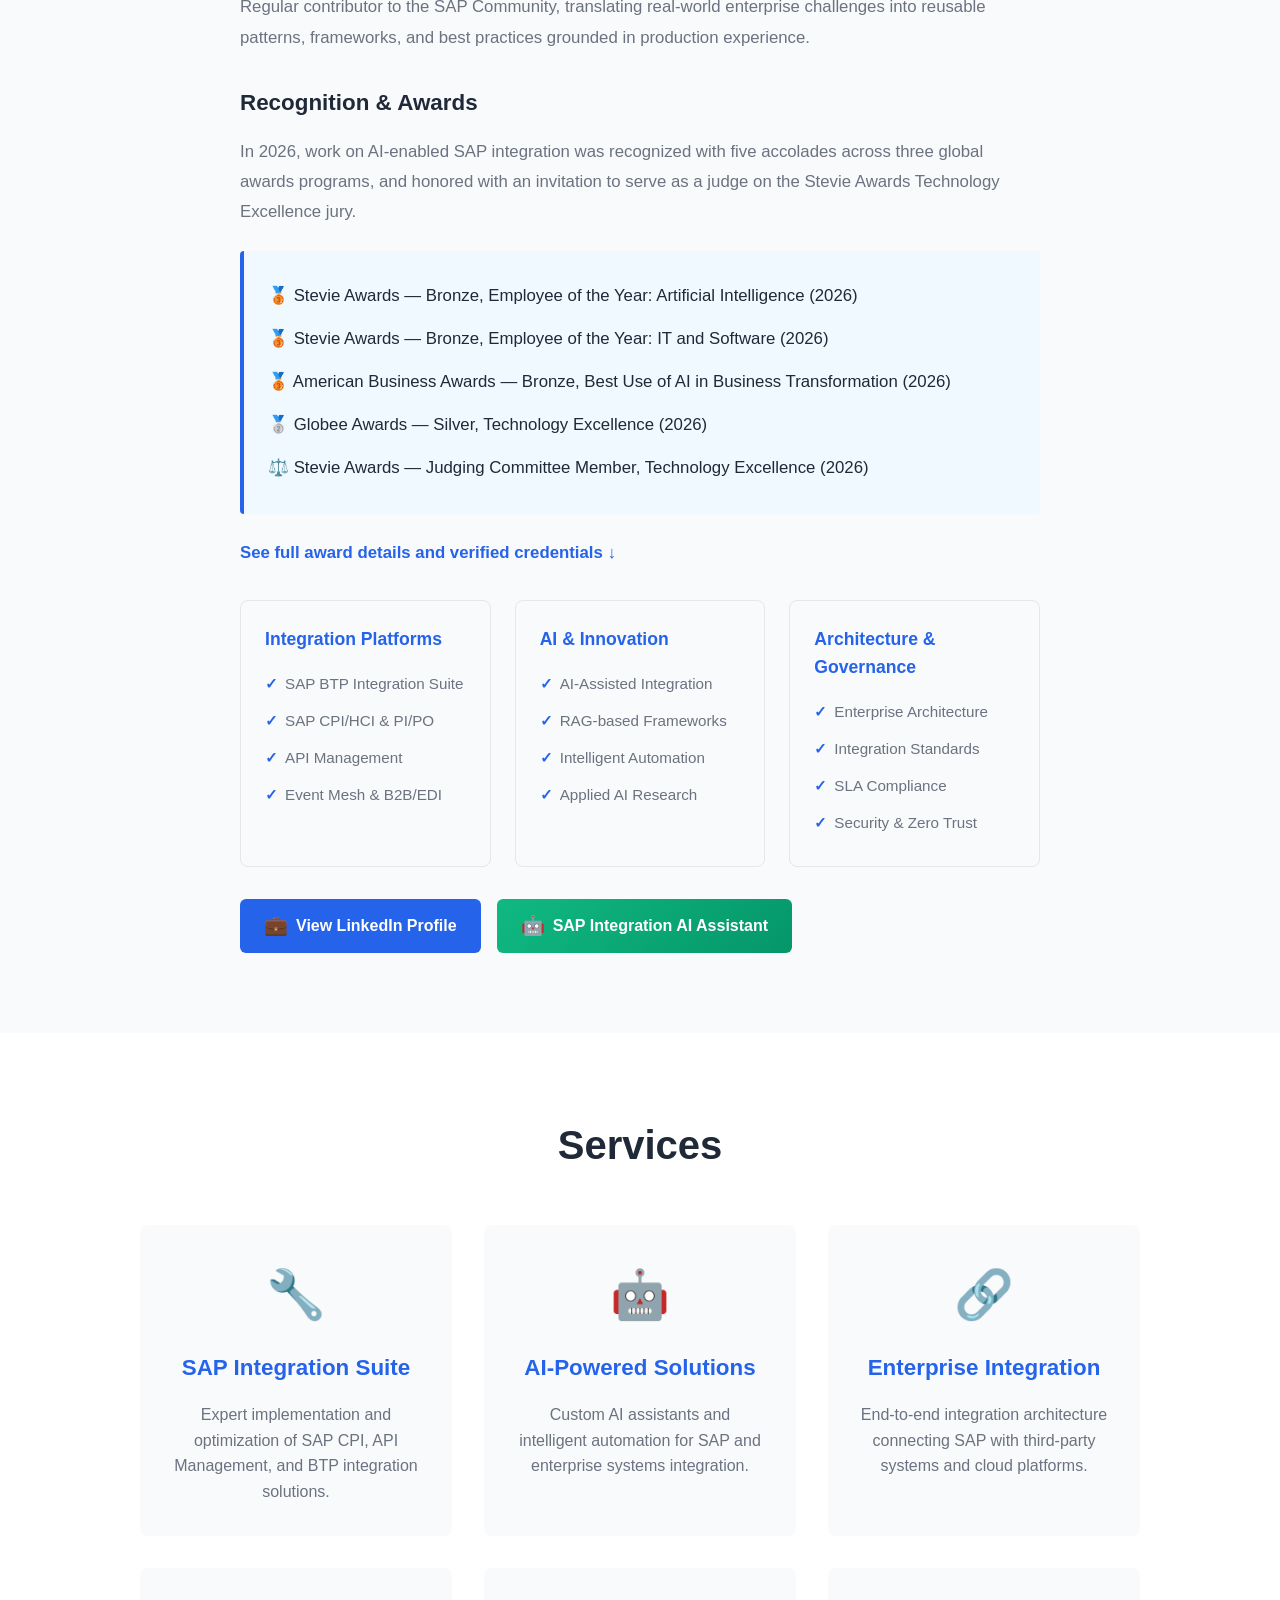
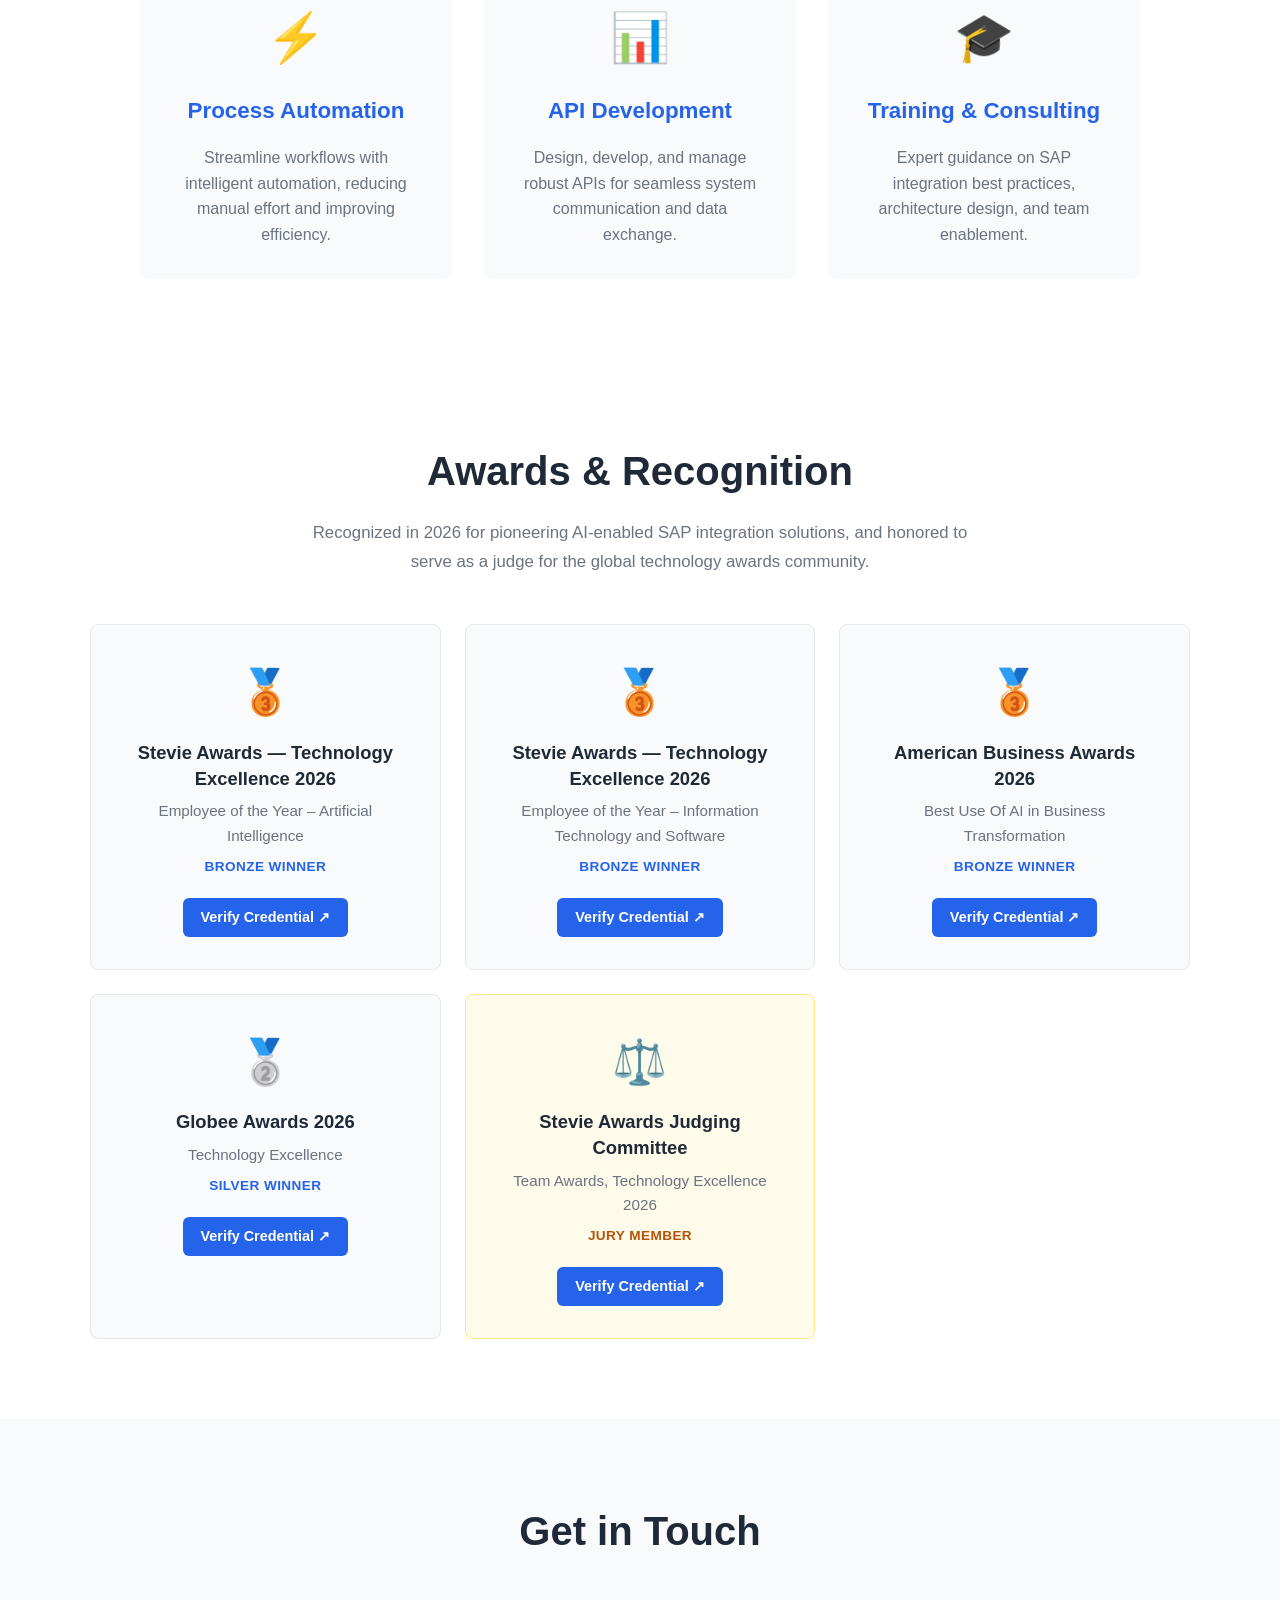
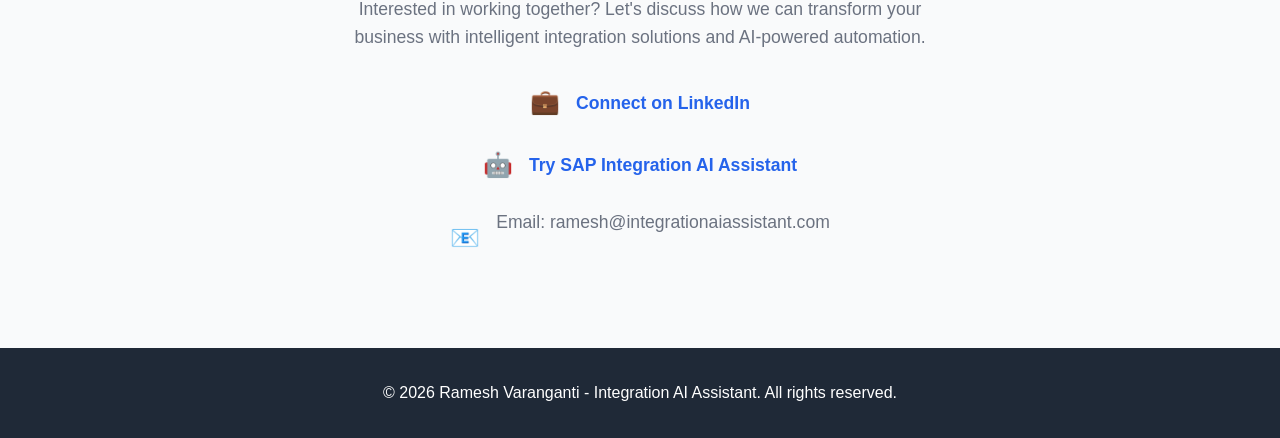
==== commit 8bf900e6: "Update award verification links in index.html" ====
--- a/index.html
+++ b/index.html
@@ -201,7 +201,7 @@
         </div>
     </section>
 
-    <section id="awards" class="awards">
+ <section id="awards" class="awards">
         <div class="container">
             <h2>Awards & Recognition</h2>
             <p class="awards-intro">Recognized in 2026 for pioneering AI-enabled SAP integration solutions, and honored to serve as a judge for the global technology awards community.</p>
@@ -211,35 +211,35 @@
                     <h3>Stevie Awards — Technology Excellence 2026</h3>
                     <p class="award-category">Employee of the Year – Artificial Intelligence</p>
                     <p class="award-tier">Bronze Winner</p>
-                    <a href="#" target="_blank" rel="noopener" class="award-verify">Verify Credential ↗</a>
+                    <a href="https://www.verix.io/credential/5b6a50ad-8490-4d20-a420-1613defbc594" target="_blank" rel="noopener" class="award-verify">Verify Credential ↗</a>
                 </div>
                 <div class="award-card">
                     <div class="award-medal bronze">🥉</div>
                     <h3>Stevie Awards — Technology Excellence 2026</h3>
                     <p class="award-category">Employee of the Year – Information Technology and Software</p>
                     <p class="award-tier">Bronze Winner</p>
-                    <a href="#" target="_blank" rel="noopener" class="award-verify">Verify Credential ↗</a>
+                    <a href="https://www.verix.io/credential/aa96861b-5f7f-4bad-b9d7-258c053077a4" target="_blank" rel="noopener" class="award-verify">Verify Credential ↗</a>
                 </div>
                 <div class="award-card">
                     <div class="award-medal bronze">🥉</div>
                     <h3>American Business Awards 2026</h3>
-                    <p class="award-category">Technology Excellence</p>
+                    <p class="award-category">Best Use Of AI in Business Transformation</p>
                     <p class="award-tier">Bronze Winner</p>
-                    <a href="#" target="_blank" rel="noopener" class="award-verify">Verify Credential ↗</a>
+                    <a href="https://www.verix.io/credential/62461644-d7ab-4cfb-8251-f852b1ce5040" target="_blank" rel="noopener" class="award-verify">Verify Credential ↗</a>
                 </div>
                 <div class="award-card">
                     <div class="award-medal silver">🥈</div>
                     <h3>Globee Awards 2026</h3>
                     <p class="award-category">Technology Excellence</p>
                     <p class="award-tier">Silver Winner</p>
-                    <a href="#" target="_blank" rel="noopener" class="award-verify">Verify Credential ↗</a>
+                    <a href="https://credential.globeeawards.com/46de769b-d47a-4793-b0cf-6f1175fcad1c#acc.SbDMAs6I" target="_blank" rel="noopener" class="award-verify">Verify Credential ↗</a>
                 </div>
                 <div class="award-card judge-card">
                     <div class="award-medal judge">⚖️</div>
                     <h3>Stevie Awards Judging Committee</h3>
                     <p class="award-category">Team Awards, Technology Excellence 2026</p>
                     <p class="award-tier">Jury Member</p>
-                    <a href="#" target="_blank" rel="noopener" class="award-verify">Verify Credential ↗</a>
+                    <a href="https://www.verix.io/credential/5c9ff1b4-fcc4-4142-a418-a281d6433f5b" target="_blank" rel="noopener" class="award-verify">Verify Credential ↗</a>
                 </div>
             </div>
         </div>
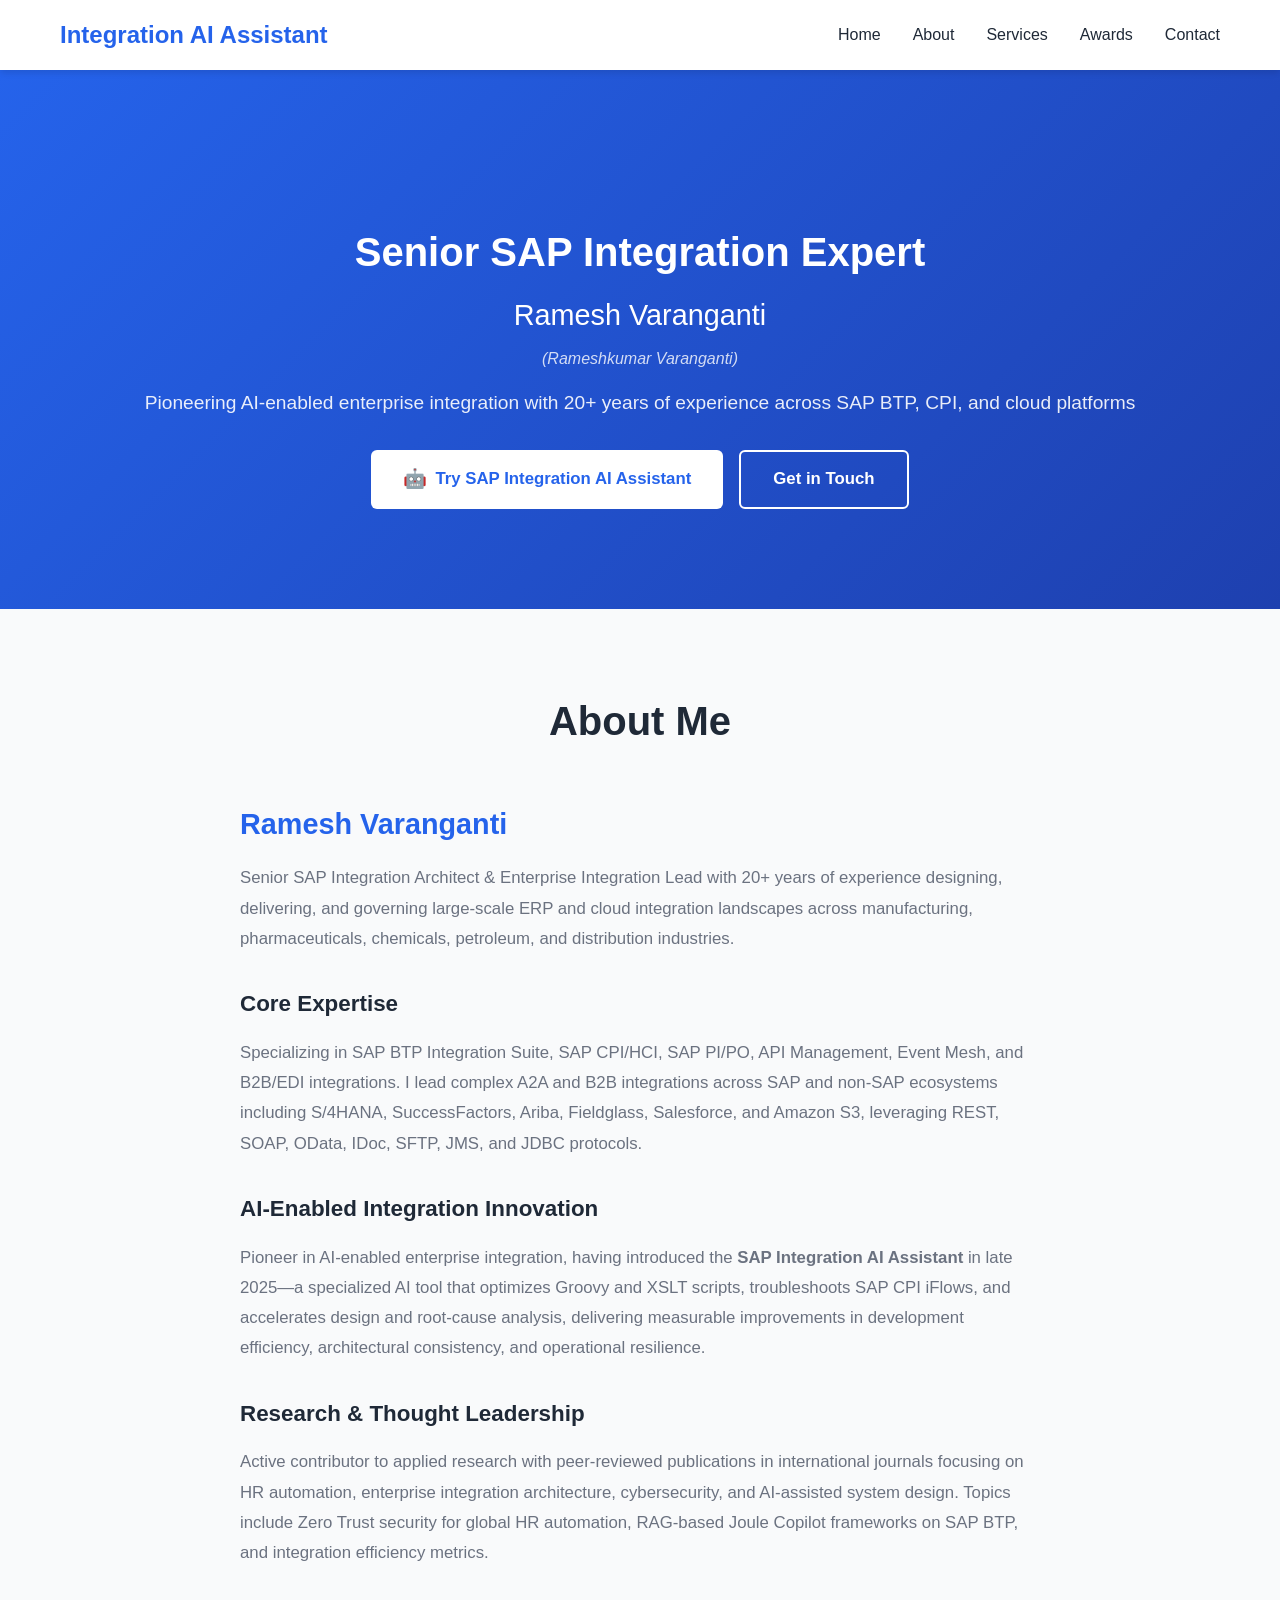
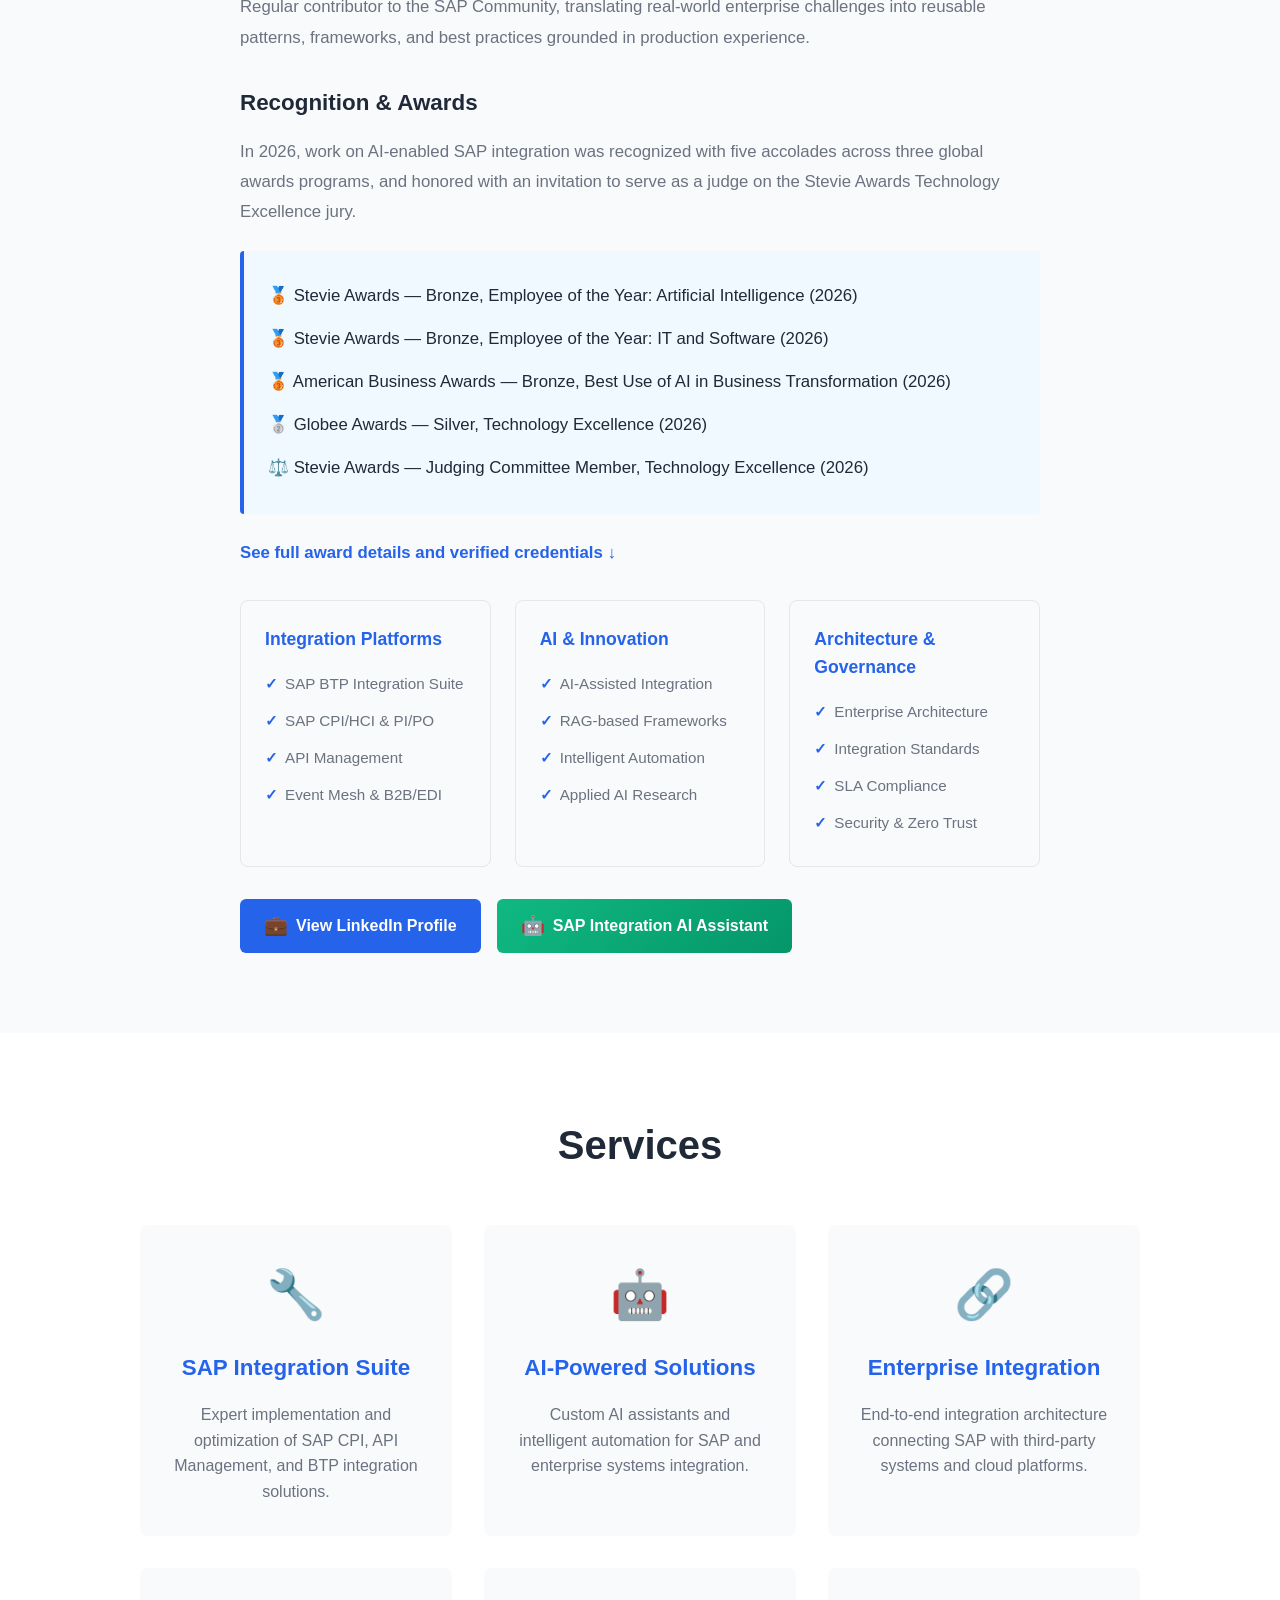
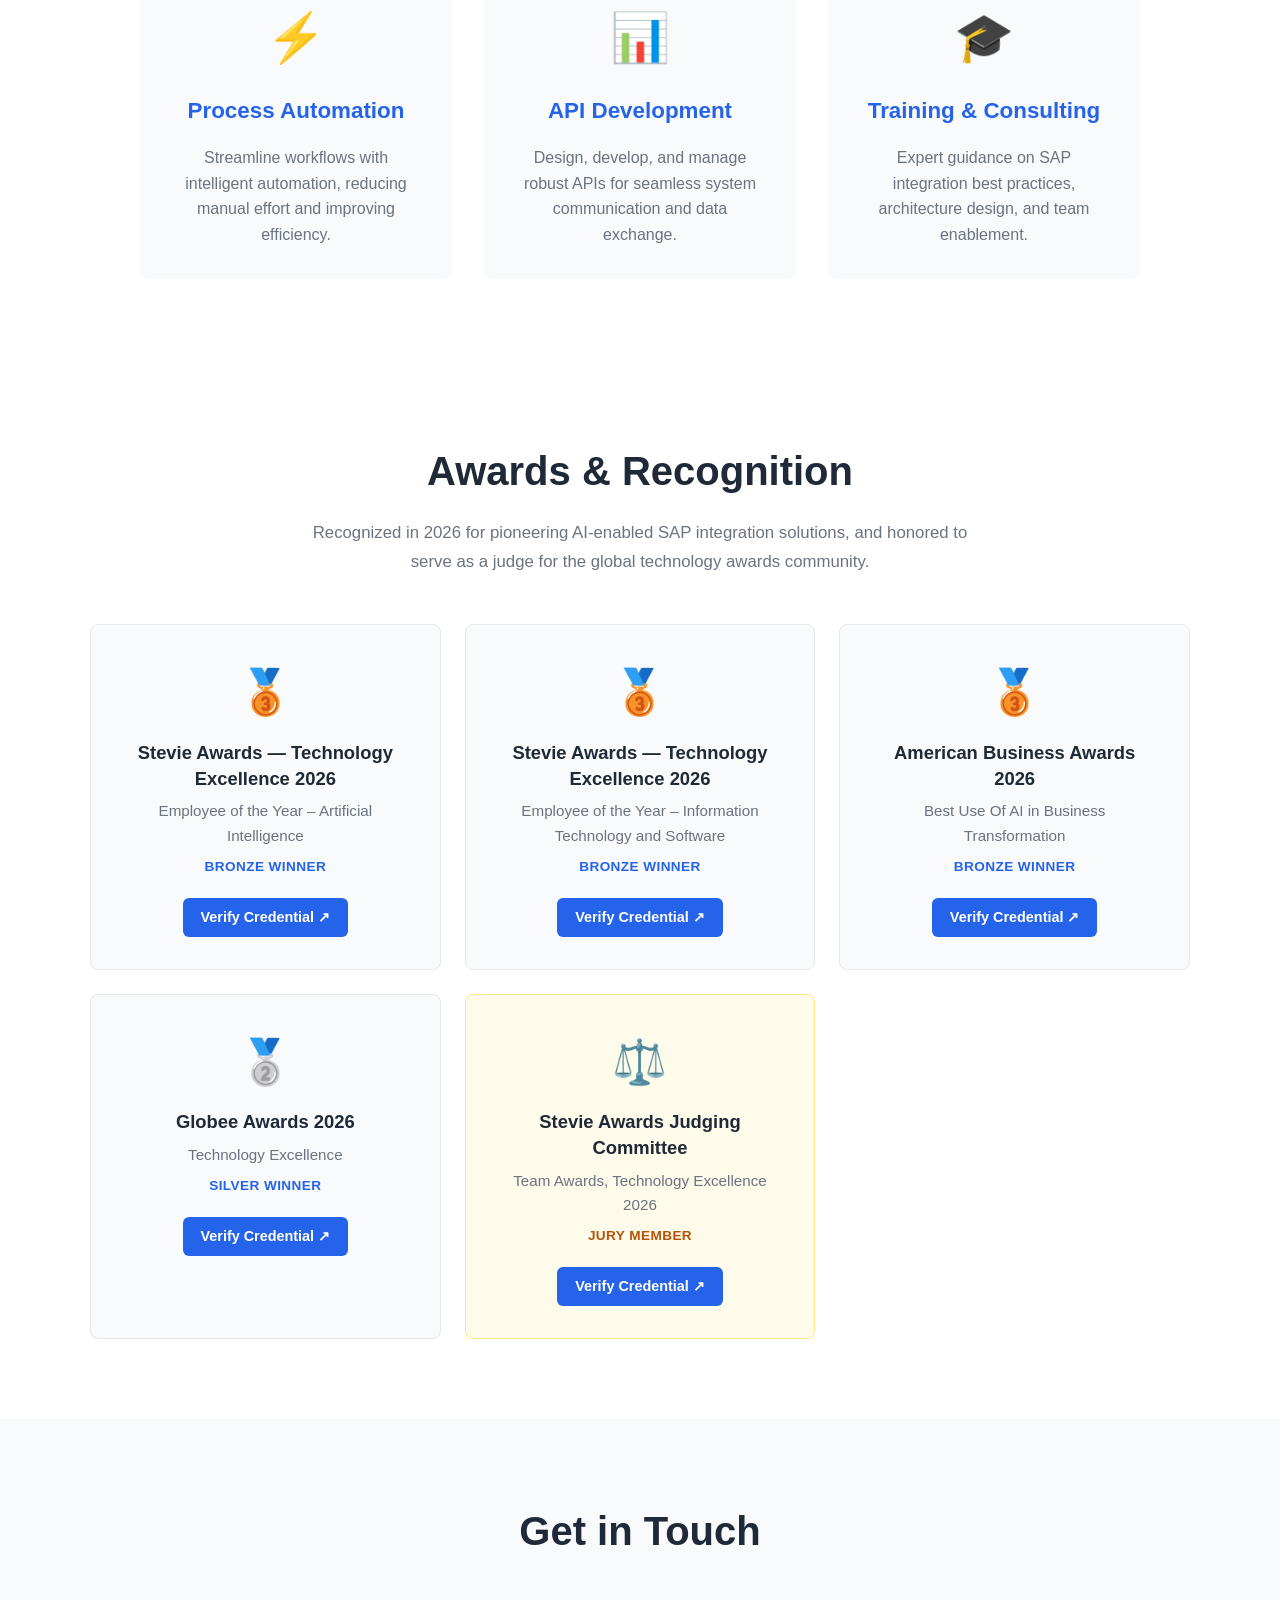
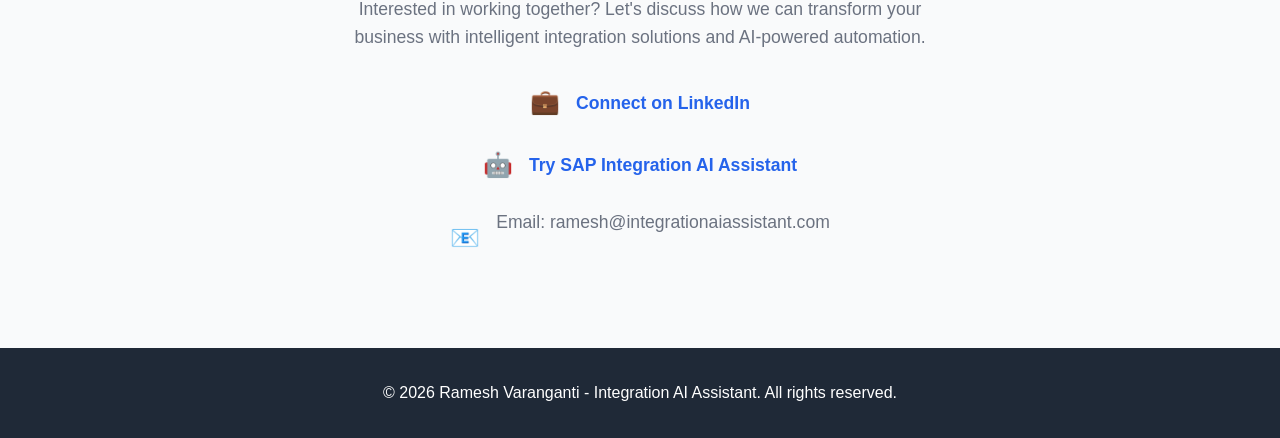
==== commit 08213d62: "Update experience years from '20' to '20+'" ====
--- a/index.html
+++ b/index.html
@@ -80,7 +80,7 @@
                 <h2>Senior SAP Integration Expert</h2>
                 <h3>Ramesh Varanganti</h3>
                 <p class="alt-name">(Rameshkumar Varanganti)</p>
-                <p>Pioneering AI-enabled enterprise integration with 20 years of experience across SAP BTP, CPI, and cloud platforms</p>
+                <p>Pioneering AI-enabled enterprise integration with 20+ years of experience across SAP BTP, CPI, and cloud platforms</p>
                 <div class="cta-buttons">
                     <a href="assistant.html" class="cta-button cta-primary">
                         <span class="button-icon">🤖</span> Try SAP Integration AI Assistant
@@ -97,7 +97,7 @@
             <div class="about-content">
                 <div class="about-text">
                     <h3>Ramesh Varanganti</h3>
-                    <p class="lead-text">Senior SAP Integration Architect & Enterprise Integration Lead with nearly 20 years of experience designing, delivering, and governing large-scale ERP and cloud integration landscapes across manufacturing, pharmaceuticals, chemicals, petroleum, and distribution industries.</p>
+                    <p class="lead-text">Senior SAP Integration Architect & Enterprise Integration Lead with 20+ years of experience designing, delivering, and governing large-scale ERP and cloud integration landscapes across manufacturing, pharmaceuticals, chemicals, petroleum, and distribution industries.</p>
                     
                     <h4>Core Expertise</h4>
                     <p>Specializing in SAP BTP Integration Suite, SAP CPI/HCI, SAP PI/PO, API Management, Event Mesh, and B2B/EDI integrations. I lead complex A2A and B2B integrations across SAP and non-SAP ecosystems including S/4HANA, SuccessFactors, Ariba, Fieldglass, Salesforce, and Amazon S3, leveraging REST, SOAP, OData, IDoc, SFTP, JMS, and JDBC protocols.</p>
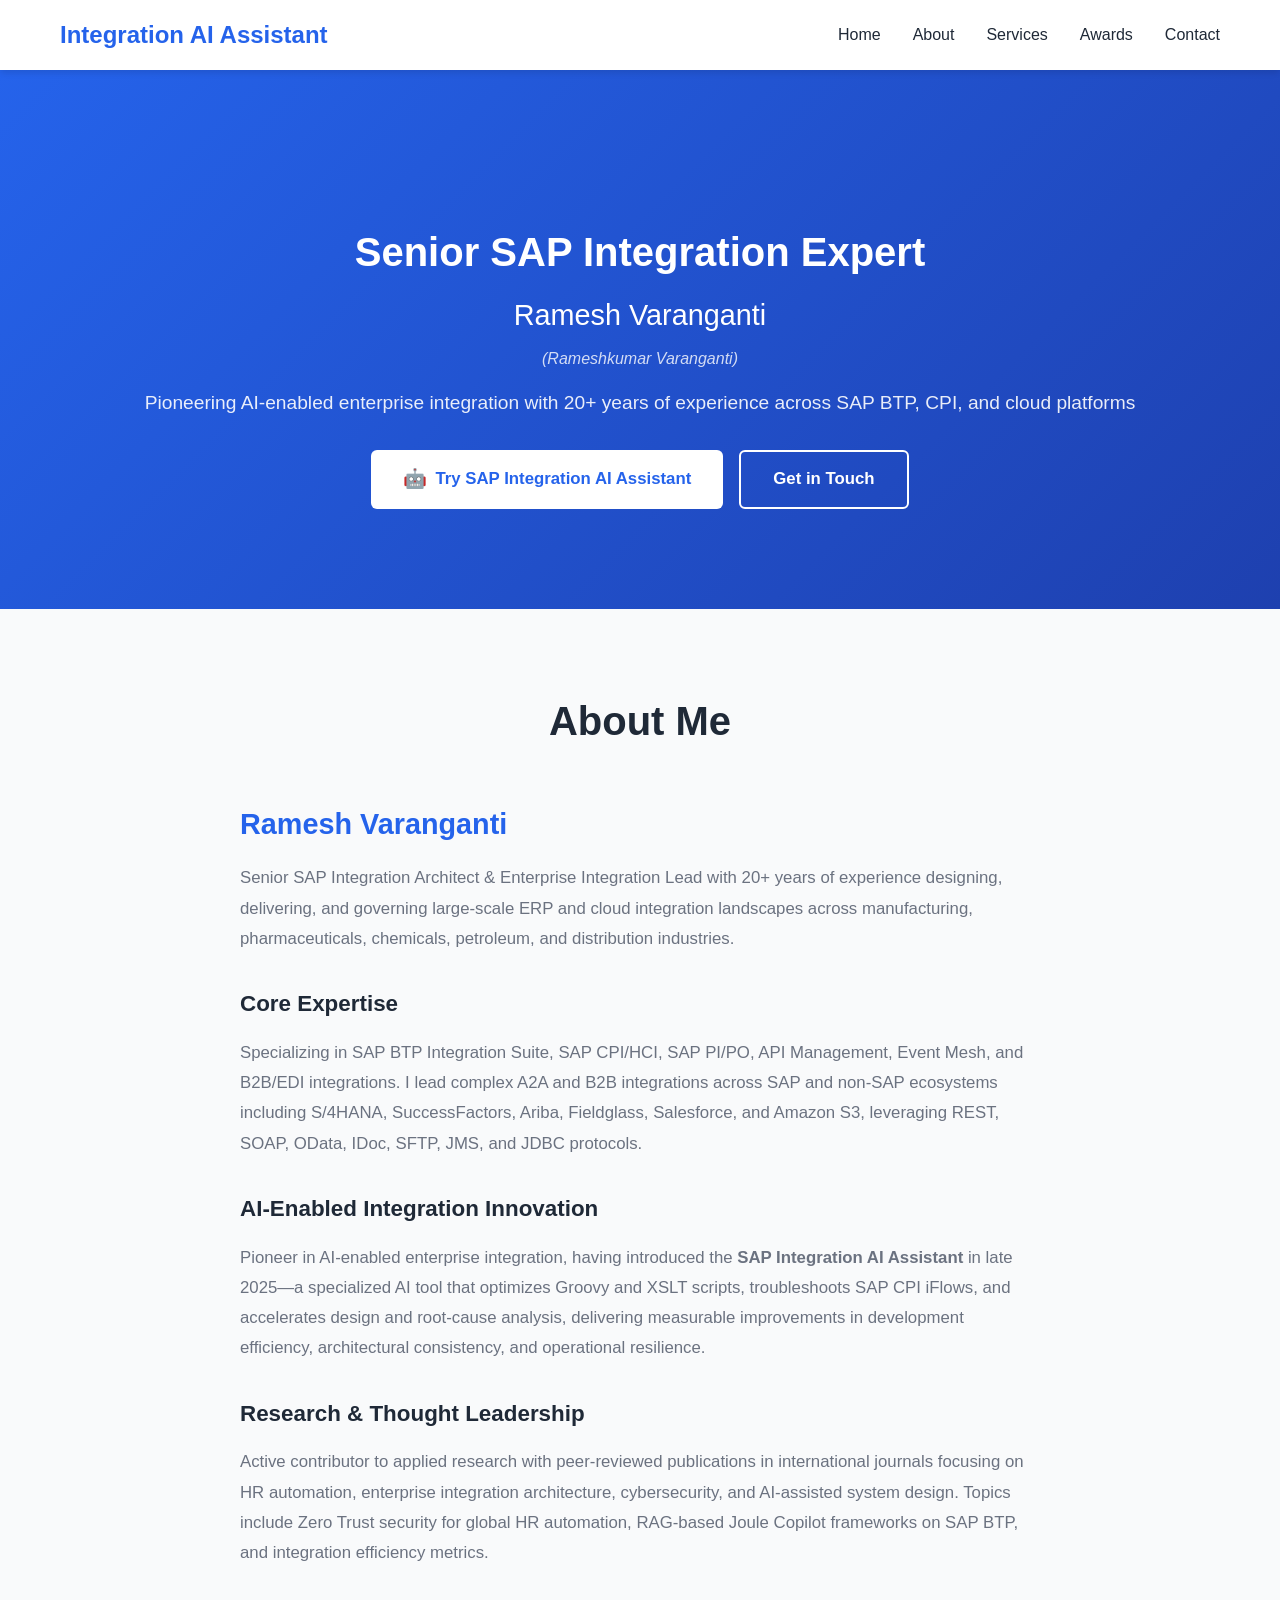
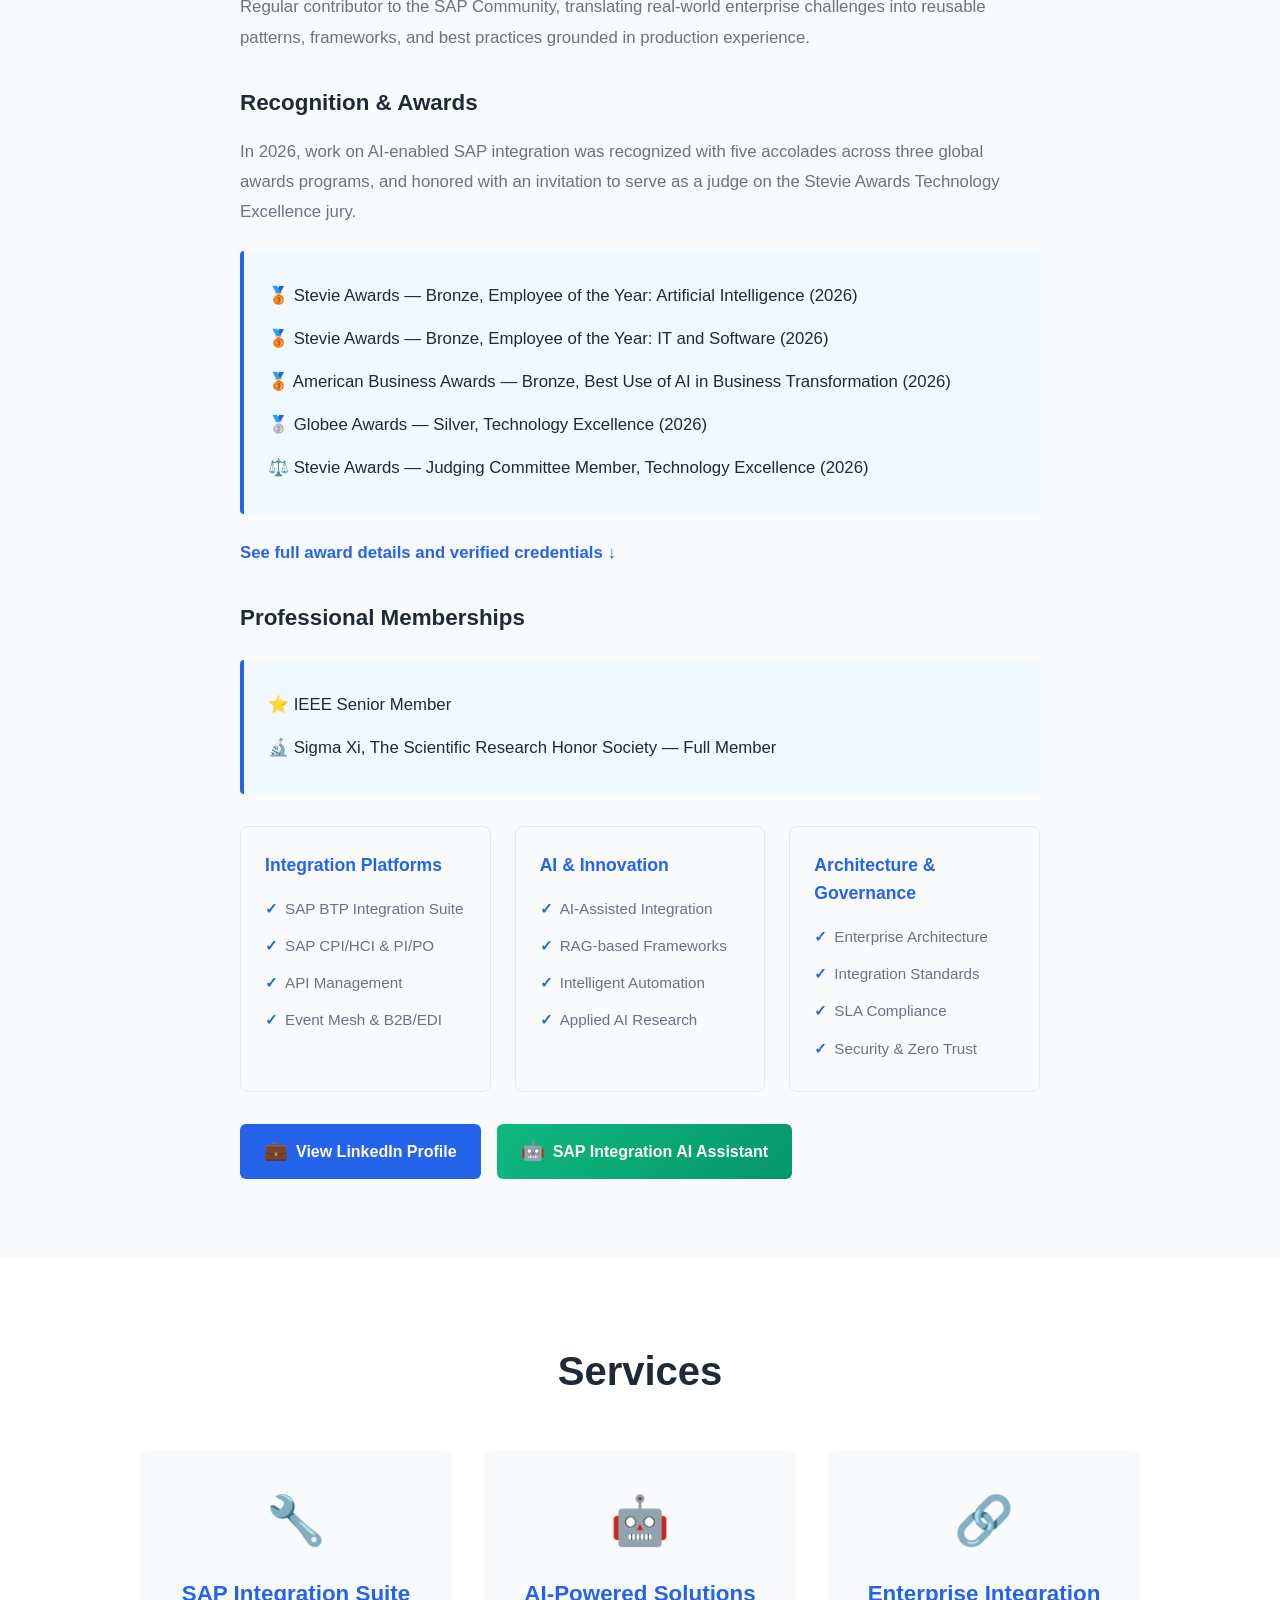
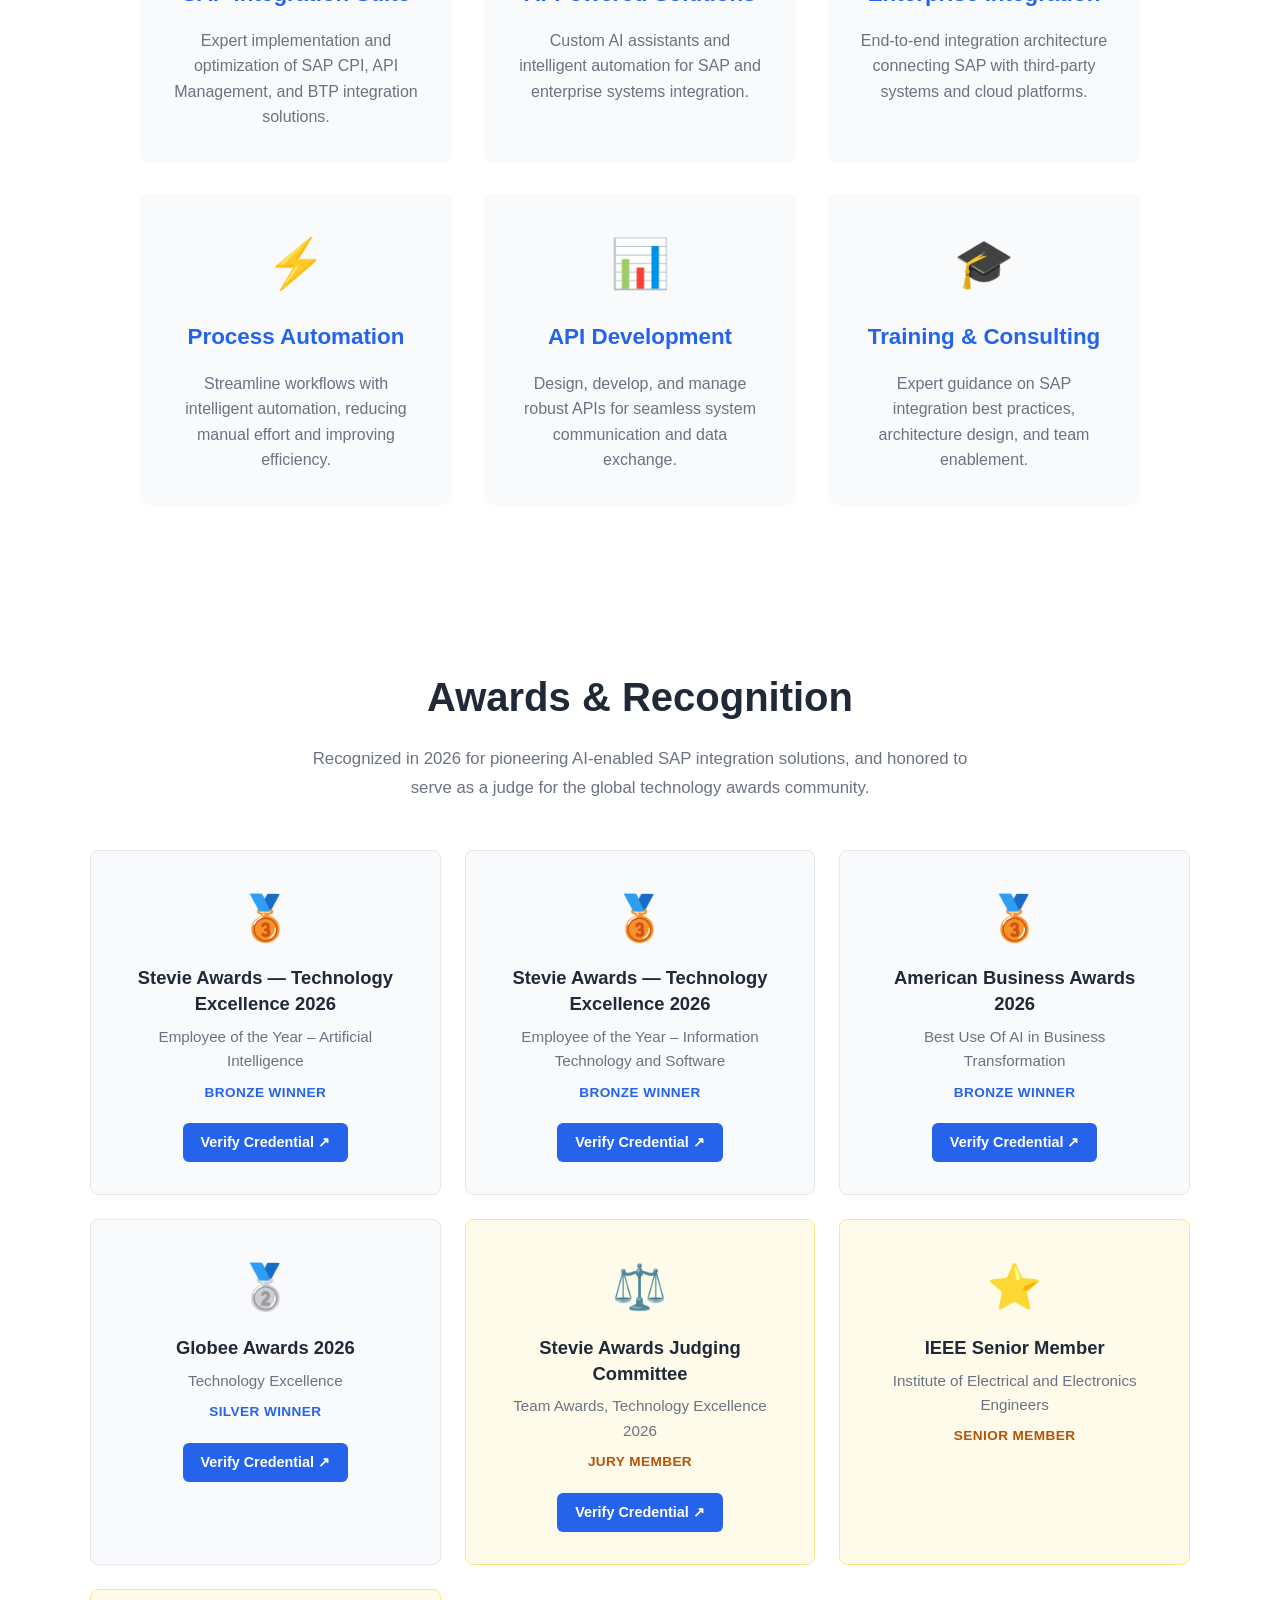
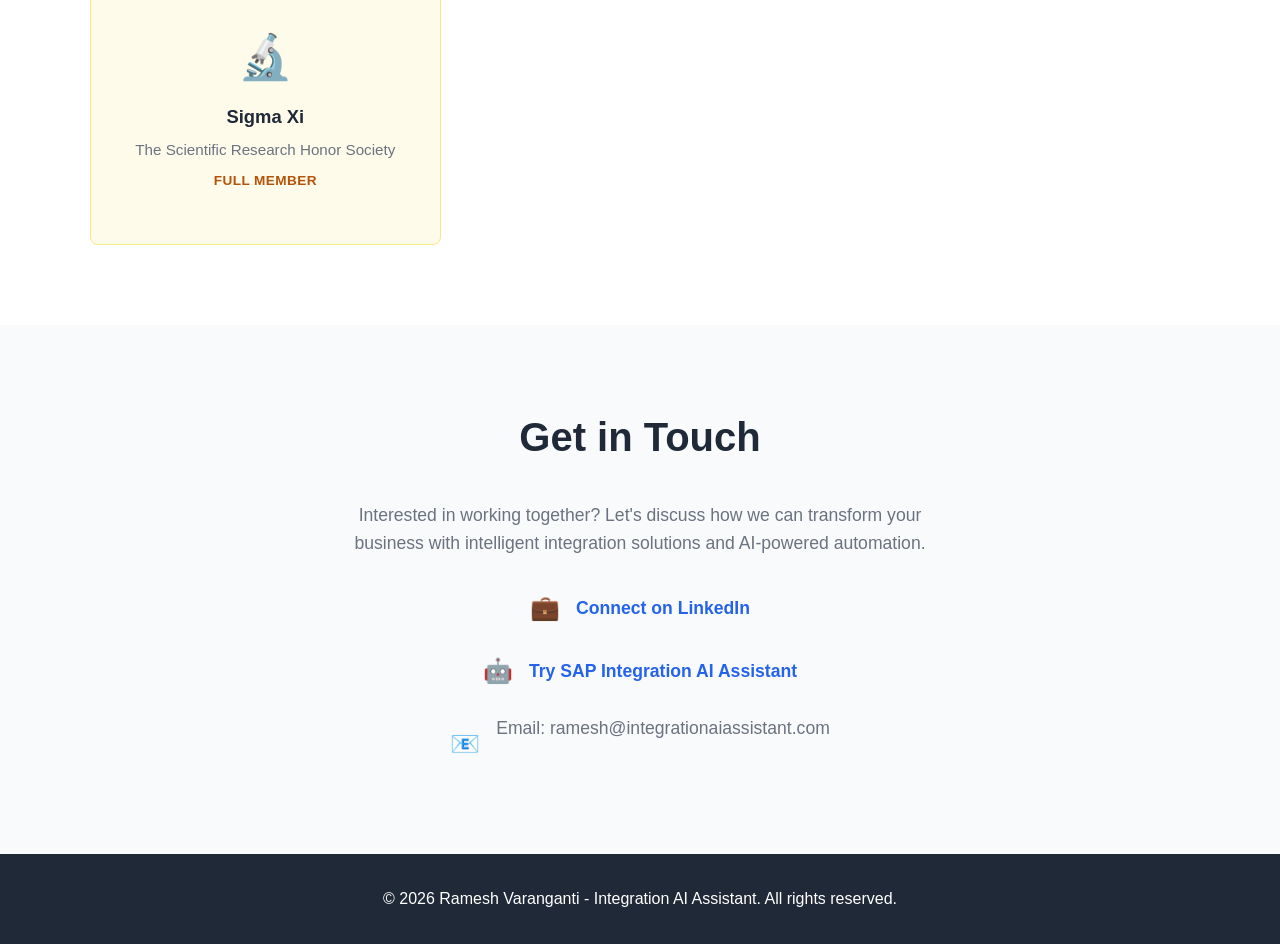
==== commit 9f40acf8: "Add professional memberships to index.html Added professional memberships section with IEEE and Sigm" ====
--- a/index.html
+++ b/index.html
@@ -119,6 +119,12 @@
                         <li>⚖️ Stevie Awards — Judging Committee Member, Technology Excellence (2026)</li>
                     </ul>
                     <p><a href="#awards" class="contact-link">See full award details and verified credentials ↓</a></p>
+
+                    <h4>Professional Memberships</h4>
+                    <ul class="impact-list">
+                        <li>⭐ IEEE Senior Member</li>
+                        <li>🔬 Sigma Xi, The Scientific Research Honor Society — Full Member</li>
+                    </ul>
                     
                     <div class="expertise-grid">
                         <div class="expertise-category">
@@ -241,6 +247,18 @@
                     <p class="award-tier">Jury Member</p>
                     <a href="https://www.verix.io/credential/5c9ff1b4-fcc4-4142-a418-a281d6433f5b" target="_blank" rel="noopener" class="award-verify">Verify Credential ↗</a>
                 </div>
+                <div class="award-card judge-card">
+                    <div class="award-medal judge">⭐</div>
+                    <h3>IEEE Senior Member</h3>
+                    <p class="award-category">Institute of Electrical and Electronics Engineers</p>
+                    <p class="award-tier">Senior Member</p>
+                </div>
+                <div class="award-card judge-card">
+                    <div class="award-medal judge">🔬</div>
+                    <h3>Sigma Xi</h3>
+                    <p class="award-category">The Scientific Research Honor Society</p>
+                    <p class="award-tier">Full Member</p>
+                </div>
             </div>
         </div>
     </section>
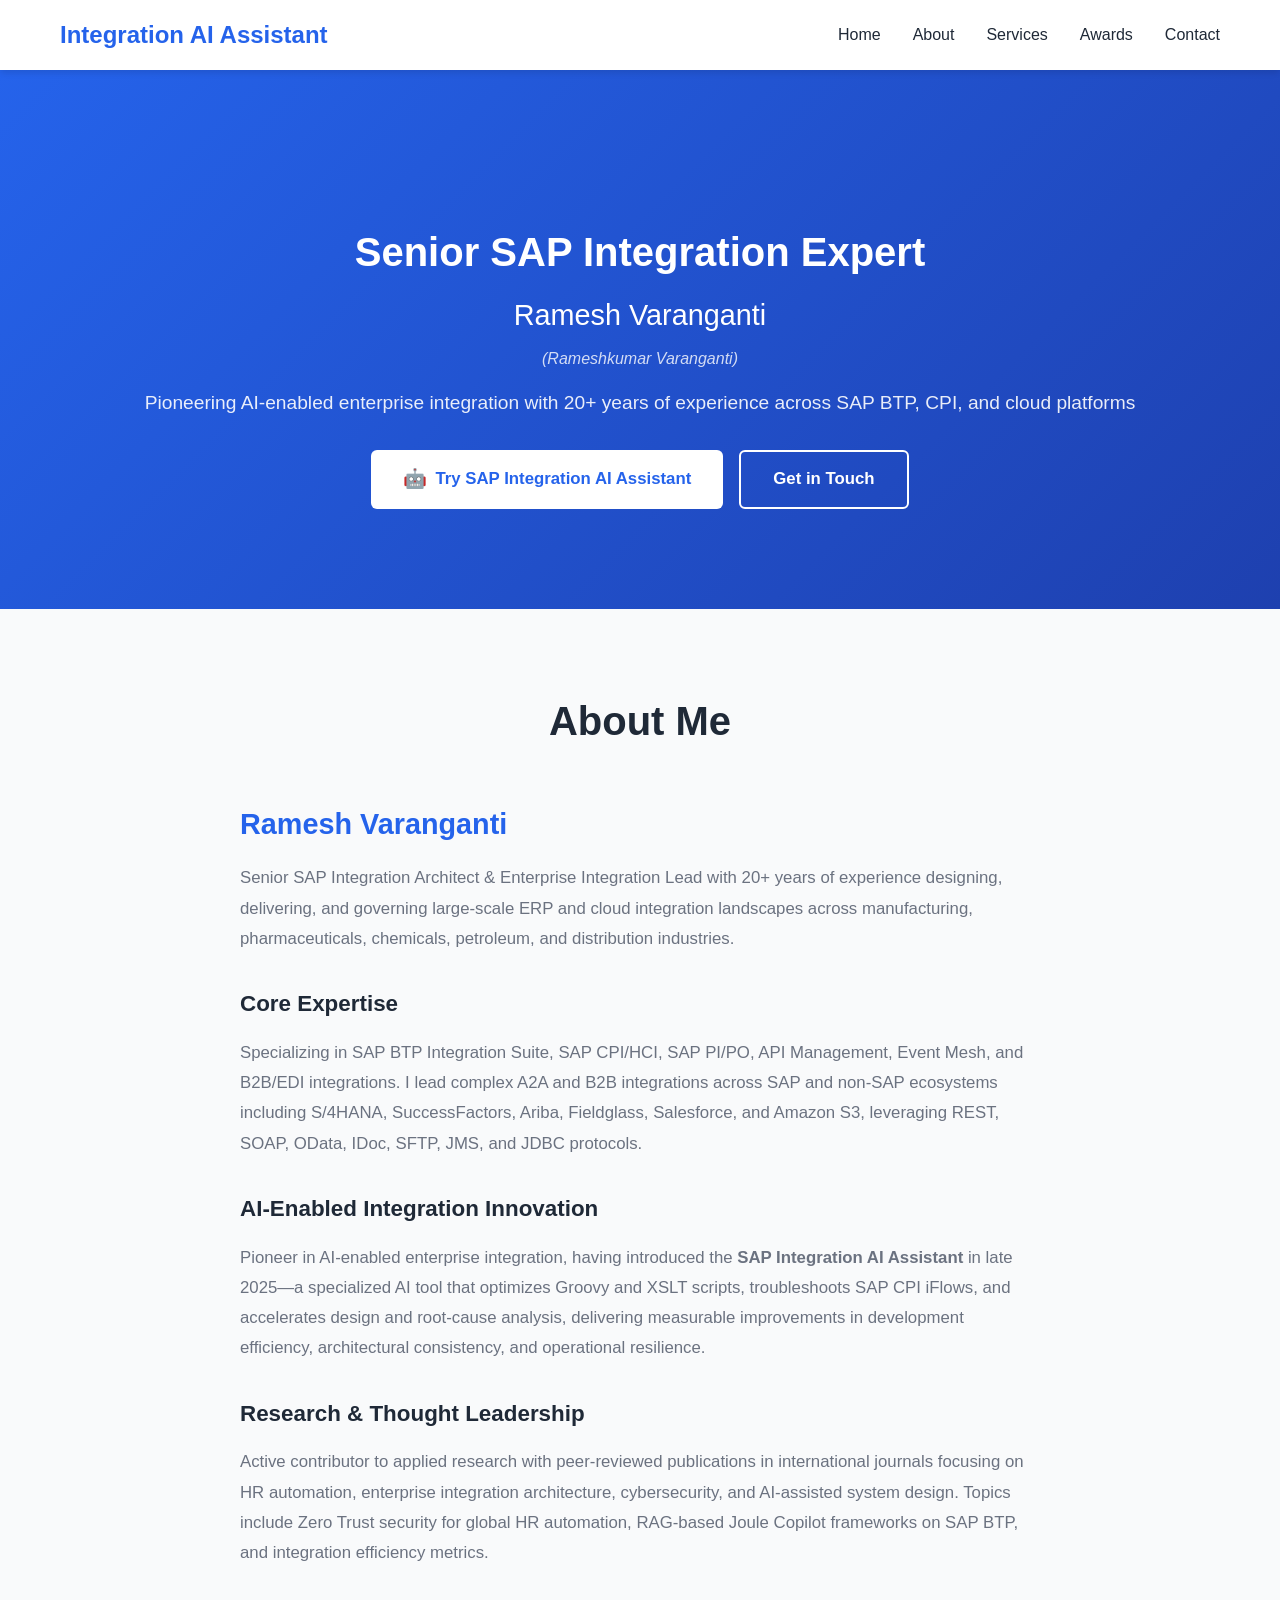
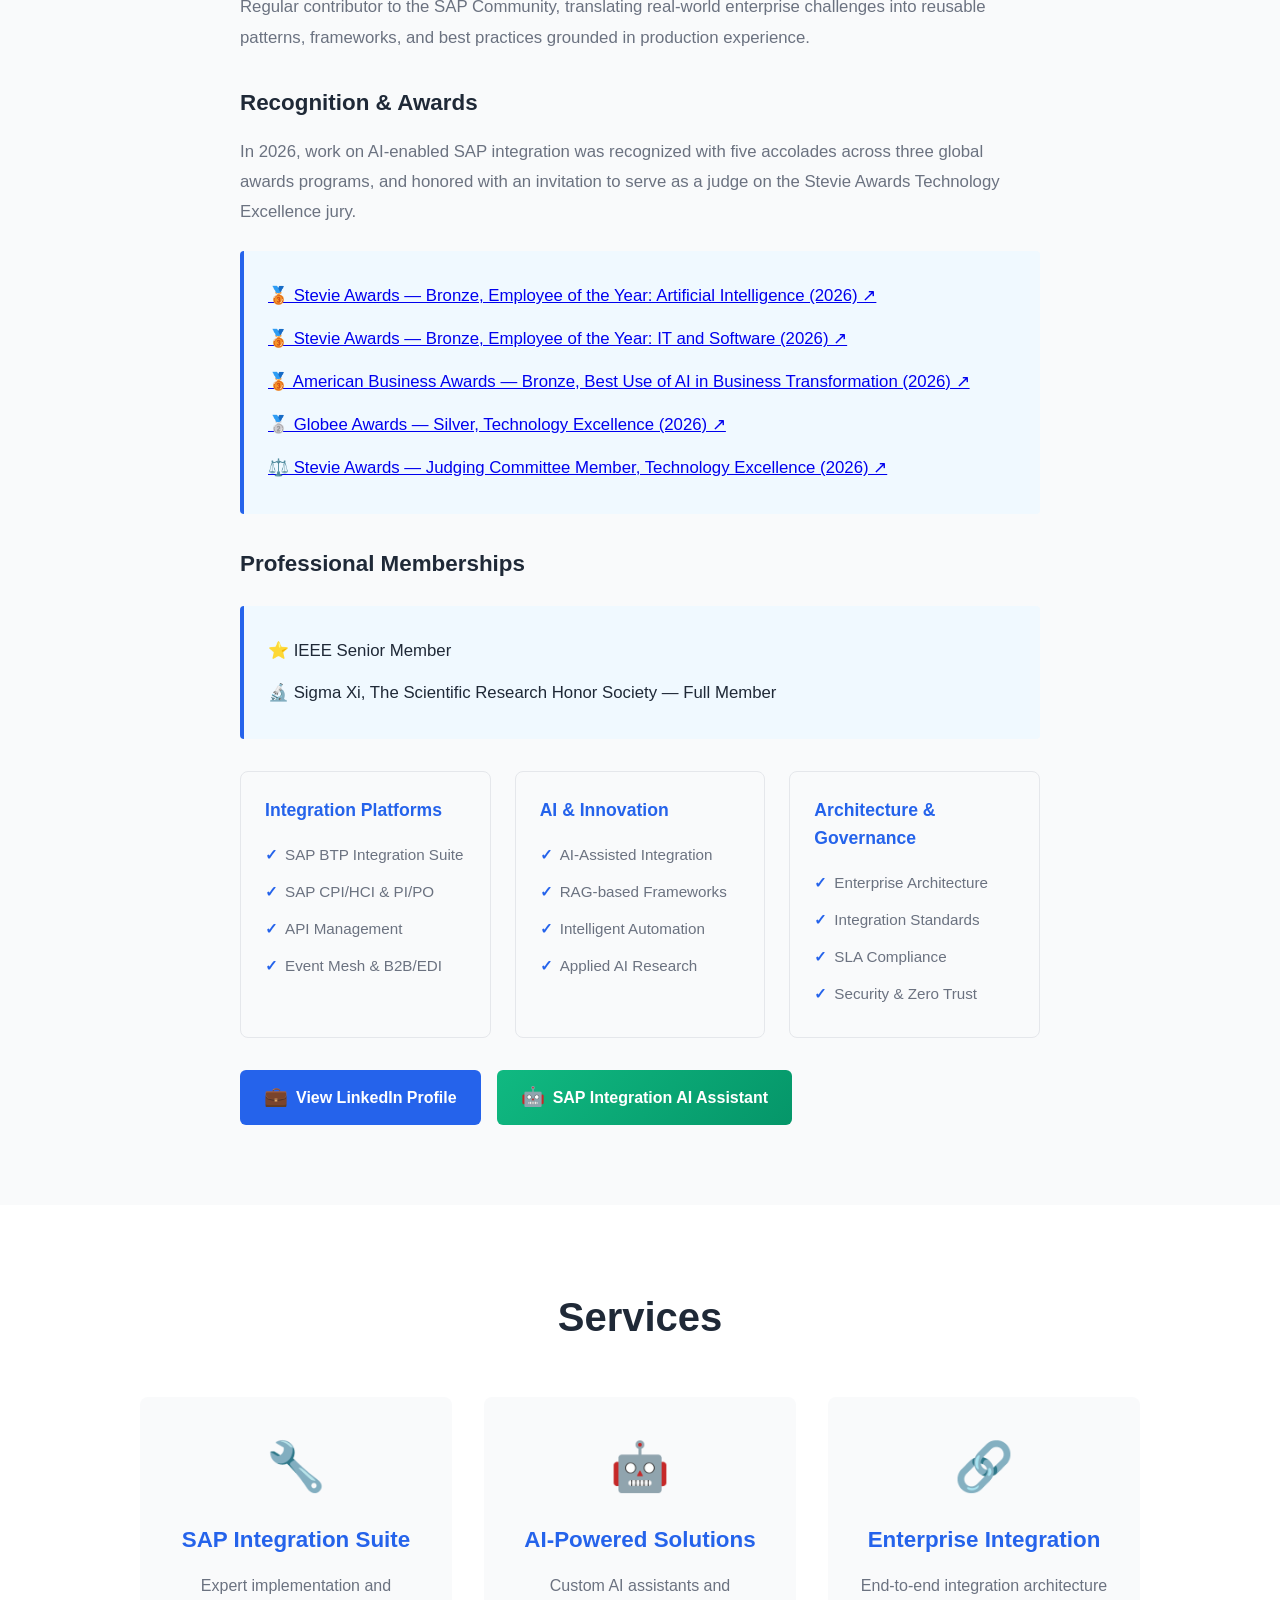
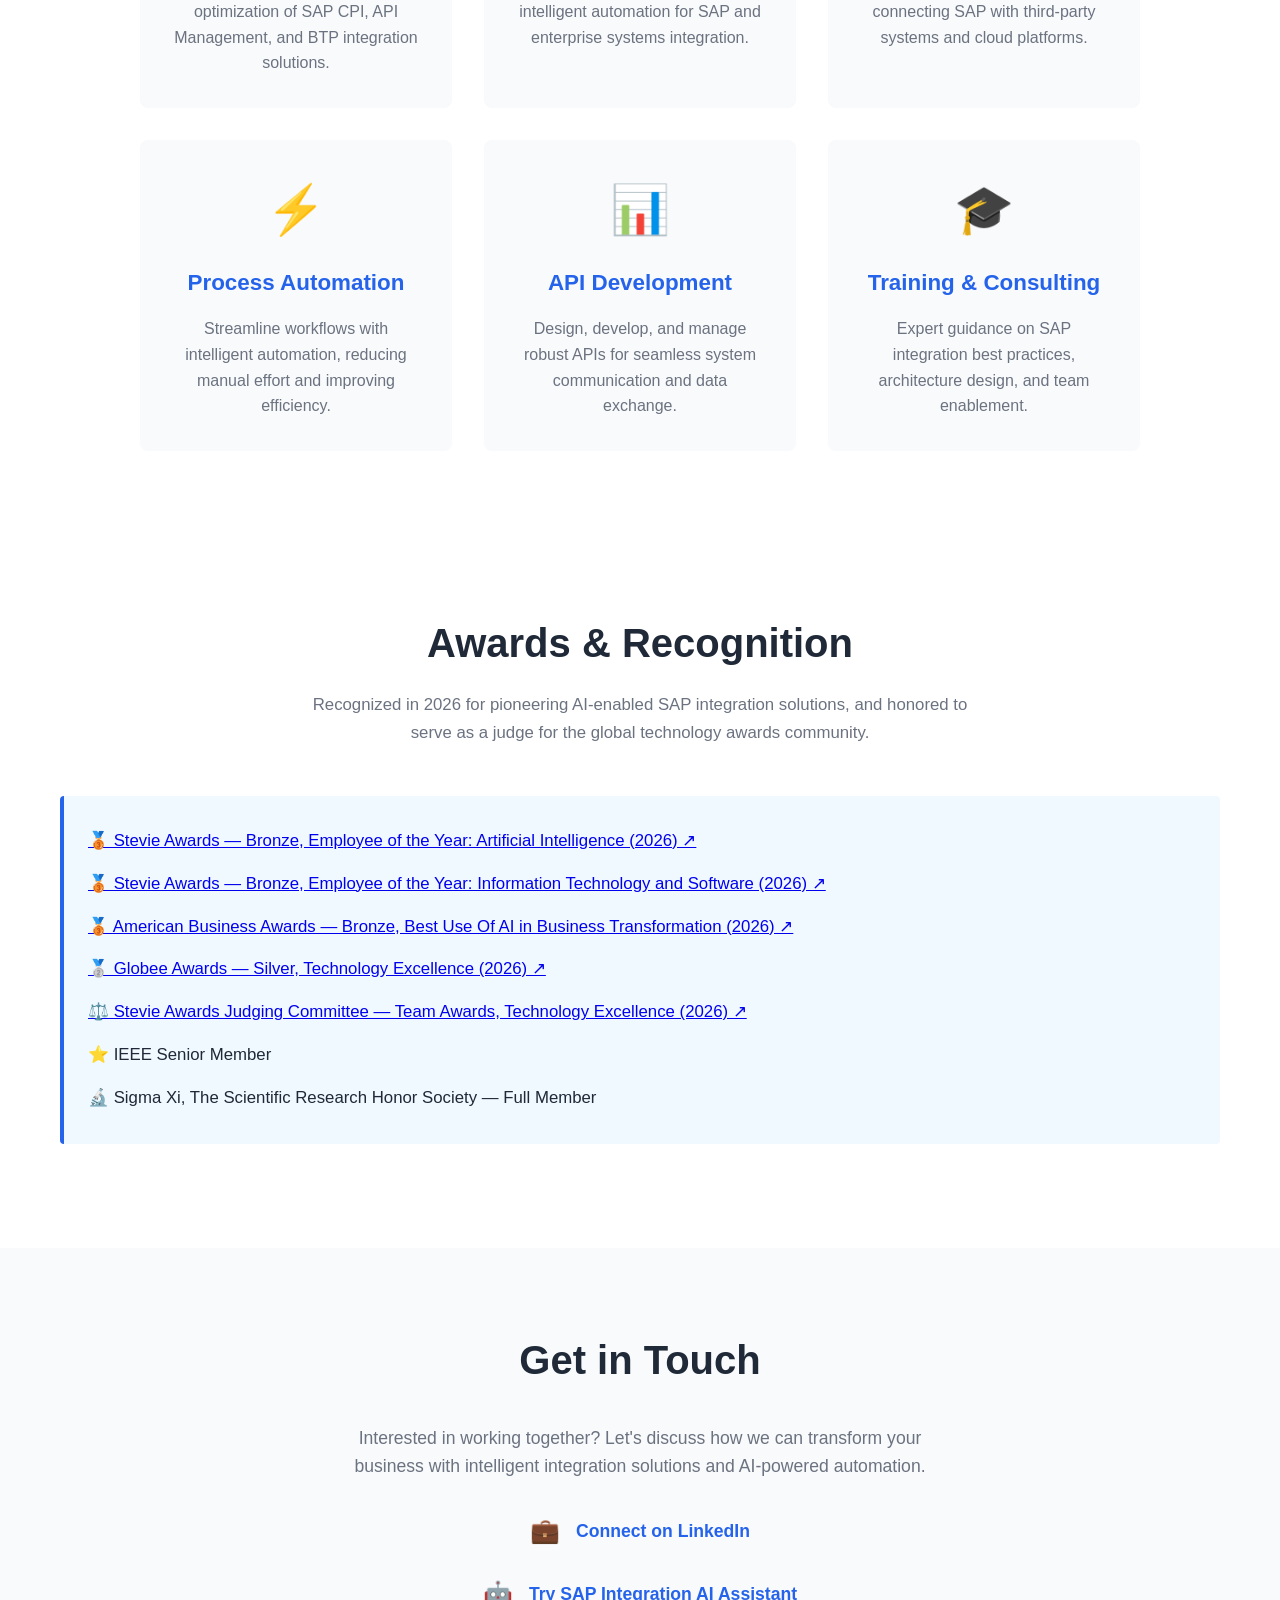
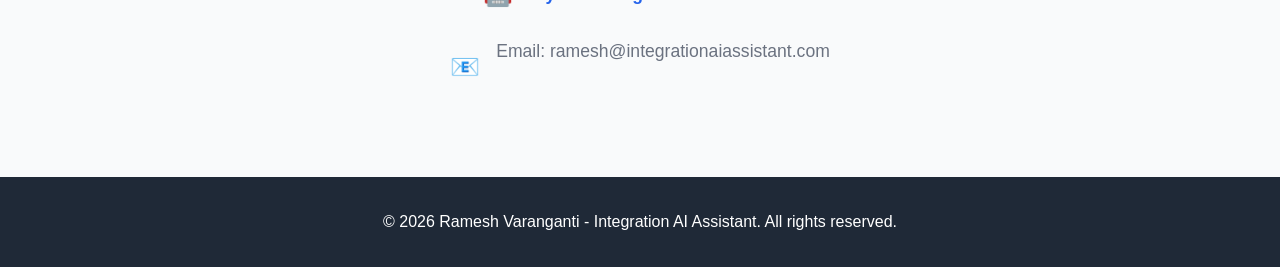
==== commit e9e7eb71: "Refactor awards section with links and remove cards Updated award listings to include hyperlinks for" ====
--- a/index.html
+++ b/index.html
@@ -112,13 +112,12 @@
                     <h4>Recognition & Awards</h4>
                     <p>In 2026, work on AI-enabled SAP integration was recognized with five accolades across three global awards programs, and honored with an invitation to serve as a judge on the Stevie Awards Technology Excellence jury.</p>
                     <ul class="impact-list">
-                        <li>🥉 Stevie Awards — Bronze, Employee of the Year: Artificial Intelligence (2026)</li>
-                        <li>🥉 Stevie Awards — Bronze, Employee of the Year: IT and Software (2026)</li>
-                        <li>🥉 American Business Awards — Bronze, Best Use of AI in Business Transformation (2026)</li>
-                        <li>🥈 Globee Awards — Silver, Technology Excellence (2026)</li>
-                        <li>⚖️ Stevie Awards — Judging Committee Member, Technology Excellence (2026)</li>
+                        <li><a href="https://www.verix.io/credential/5b6a50ad-8490-4d20-a420-1613defbc594" target="_blank" rel="noopener">🥉 Stevie Awards — Bronze, Employee of the Year: Artificial Intelligence (2026) ↗</a></li>
+                        <li><a href="https://www.verix.io/credential/aa96861b-5f7f-4bad-b9d7-258c053077a4" target="_blank" rel="noopener">🥉 Stevie Awards — Bronze, Employee of the Year: IT and Software (2026) ↗</a></li>
+                        <li><a href="https://www.verix.io/credential/62461644-d7ab-4cfb-8251-f852b1ce5040" target="_blank" rel="noopener">🥉 American Business Awards — Bronze, Best Use of AI in Business Transformation (2026) ↗</a></li>
+                        <li><a href="https://credential.globeeawards.com/46de769b-d47a-4793-b0cf-6f1175fcad1c#acc.SbDMAs6I" target="_blank" rel="noopener">🥈 Globee Awards — Silver, Technology Excellence (2026) ↗</a></li>
+                        <li><a href="https://www.verix.io/credential/5c9ff1b4-fcc4-4142-a418-a281d6433f5b" target="_blank" rel="noopener">⚖️ Stevie Awards — Judging Committee Member, Technology Excellence (2026) ↗</a></li>
                     </ul>
-                    <p><a href="#awards" class="contact-link">See full award details and verified credentials ↓</a></p>
 
                     <h4>Professional Memberships</h4>
                     <ul class="impact-list">
@@ -211,55 +210,15 @@
         <div class="container">
             <h2>Awards & Recognition</h2>
             <p class="awards-intro">Recognized in 2026 for pioneering AI-enabled SAP integration solutions, and honored to serve as a judge for the global technology awards community.</p>
-            <div class="awards-grid">
-                <div class="award-card">
-                    <div class="award-medal bronze">🥉</div>
-                    <h3>Stevie Awards — Technology Excellence 2026</h3>
-                    <p class="award-category">Employee of the Year – Artificial Intelligence</p>
-                    <p class="award-tier">Bronze Winner</p>
-                    <a href="https://www.verix.io/credential/5b6a50ad-8490-4d20-a420-1613defbc594" target="_blank" rel="noopener" class="award-verify">Verify Credential ↗</a>
-                </div>
-                <div class="award-card">
-                    <div class="award-medal bronze">🥉</div>
-                    <h3>Stevie Awards — Technology Excellence 2026</h3>
-                    <p class="award-category">Employee of the Year – Information Technology and Software</p>
-                    <p class="award-tier">Bronze Winner</p>
-                    <a href="https://www.verix.io/credential/aa96861b-5f7f-4bad-b9d7-258c053077a4" target="_blank" rel="noopener" class="award-verify">Verify Credential ↗</a>
-                </div>
-                <div class="award-card">
-                    <div class="award-medal bronze">🥉</div>
-                    <h3>American Business Awards 2026</h3>
-                    <p class="award-category">Best Use Of AI in Business Transformation</p>
-                    <p class="award-tier">Bronze Winner</p>
-                    <a href="https://www.verix.io/credential/62461644-d7ab-4cfb-8251-f852b1ce5040" target="_blank" rel="noopener" class="award-verify">Verify Credential ↗</a>
-                </div>
-                <div class="award-card">
-                    <div class="award-medal silver">🥈</div>
-                    <h3>Globee Awards 2026</h3>
-                    <p class="award-category">Technology Excellence</p>
-                    <p class="award-tier">Silver Winner</p>
-                    <a href="https://credential.globeeawards.com/46de769b-d47a-4793-b0cf-6f1175fcad1c#acc.SbDMAs6I" target="_blank" rel="noopener" class="award-verify">Verify Credential ↗</a>
-                </div>
-                <div class="award-card judge-card">
-                    <div class="award-medal judge">⚖️</div>
-                    <h3>Stevie Awards Judging Committee</h3>
-                    <p class="award-category">Team Awards, Technology Excellence 2026</p>
-                    <p class="award-tier">Jury Member</p>
-                    <a href="https://www.verix.io/credential/5c9ff1b4-fcc4-4142-a418-a281d6433f5b" target="_blank" rel="noopener" class="award-verify">Verify Credential ↗</a>
-                </div>
-                <div class="award-card judge-card">
-                    <div class="award-medal judge">⭐</div>
-                    <h3>IEEE Senior Member</h3>
-                    <p class="award-category">Institute of Electrical and Electronics Engineers</p>
-                    <p class="award-tier">Senior Member</p>
-                </div>
-                <div class="award-card judge-card">
-                    <div class="award-medal judge">🔬</div>
-                    <h3>Sigma Xi</h3>
-                    <p class="award-category">The Scientific Research Honor Society</p>
-                    <p class="award-tier">Full Member</p>
-                </div>
-            </div>
+            <ul class="impact-list awards-list">
+                <li><a href="https://www.verix.io/credential/5b6a50ad-8490-4d20-a420-1613defbc594" target="_blank" rel="noopener">🥉 Stevie Awards — Bronze, Employee of the Year: Artificial Intelligence (2026) ↗</a></li>
+                <li><a href="https://www.verix.io/credential/aa96861b-5f7f-4bad-b9d7-258c053077a4" target="_blank" rel="noopener">🥉 Stevie Awards — Bronze, Employee of the Year: Information Technology and Software (2026) ↗</a></li>
+                <li><a href="https://www.verix.io/credential/62461644-d7ab-4cfb-8251-f852b1ce5040" target="_blank" rel="noopener">🥉 American Business Awards — Bronze, Best Use Of AI in Business Transformation (2026) ↗</a></li>
+                <li><a href="https://credential.globeeawards.com/46de769b-d47a-4793-b0cf-6f1175fcad1c#acc.SbDMAs6I" target="_blank" rel="noopener">🥈 Globee Awards — Silver, Technology Excellence (2026) ↗</a></li>
+                <li><a href="https://www.verix.io/credential/5c9ff1b4-fcc4-4142-a418-a281d6433f5b" target="_blank" rel="noopener">⚖️ Stevie Awards Judging Committee — Team Awards, Technology Excellence (2026) ↗</a></li>
+                <li>⭐ IEEE Senior Member</li>
+                <li>🔬 Sigma Xi, The Scientific Research Honor Society — Full Member</li>
+            </ul>
         </div>
     </section>
 
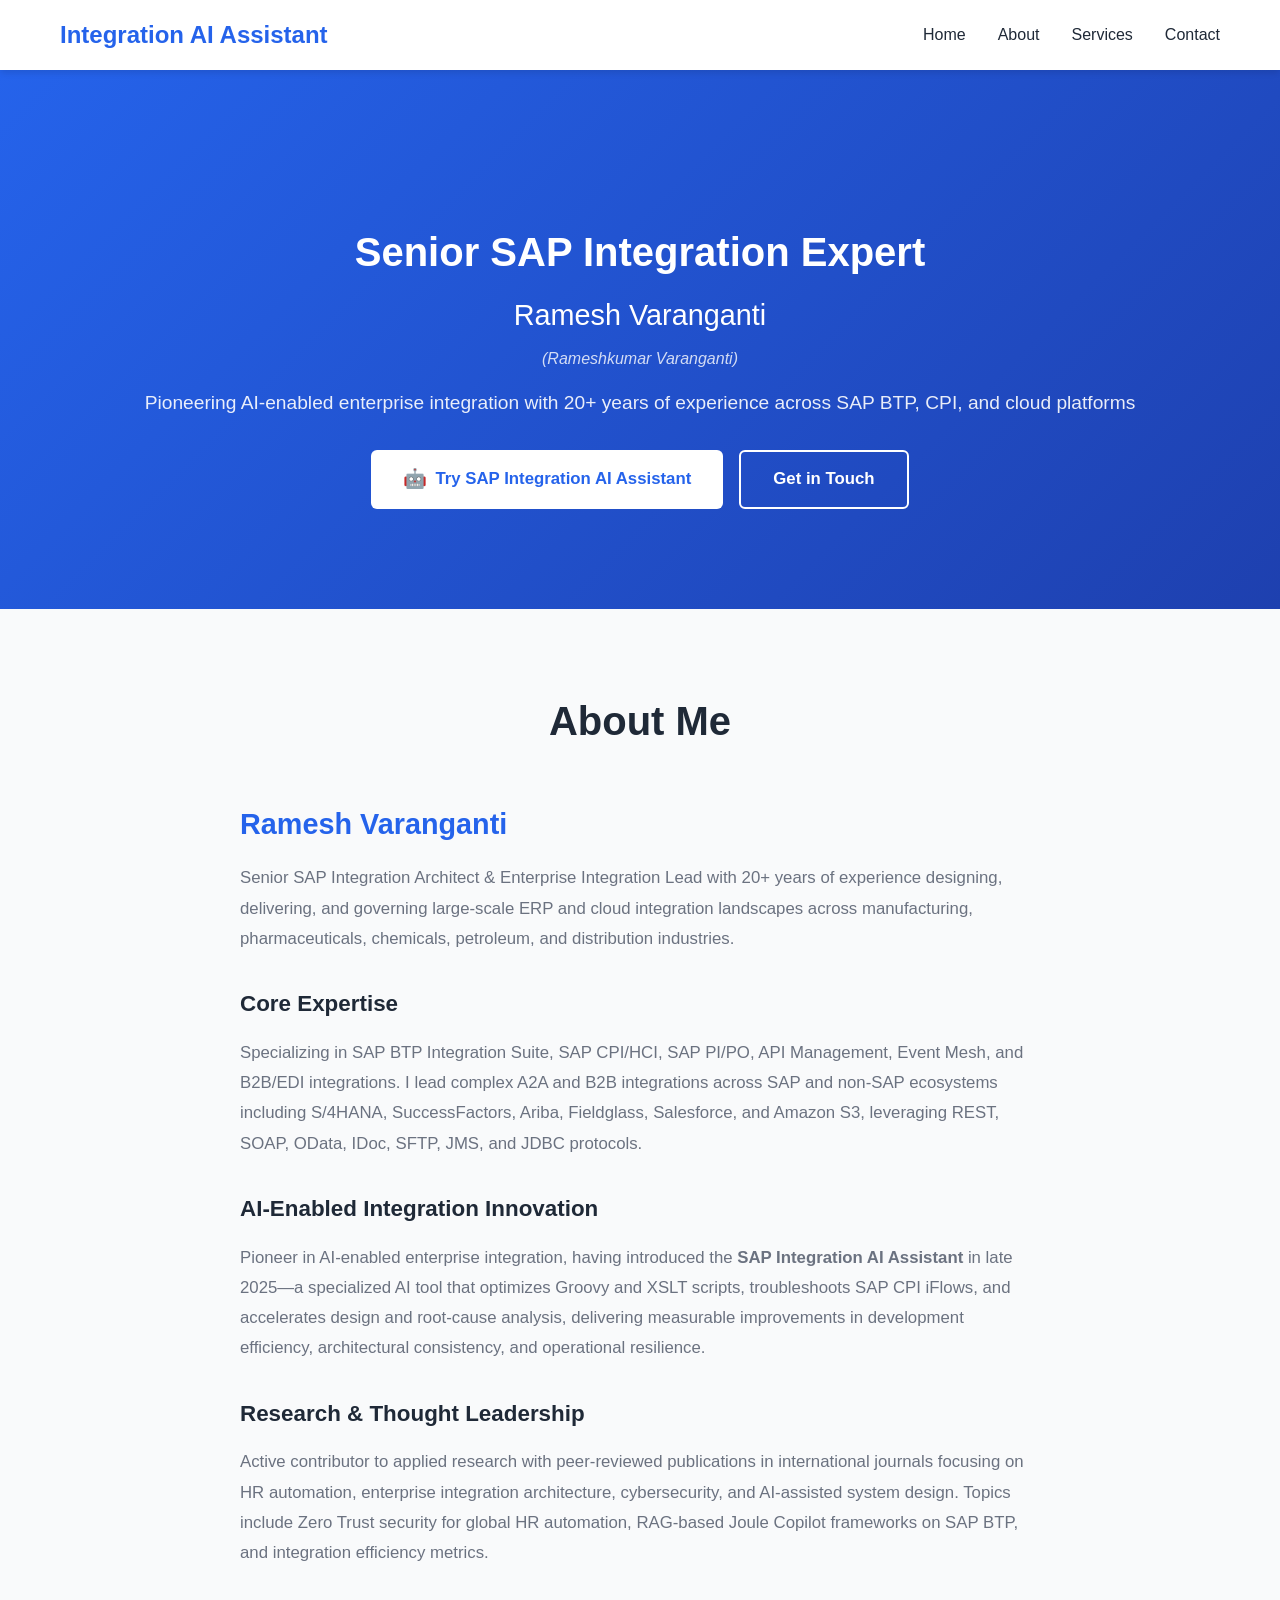
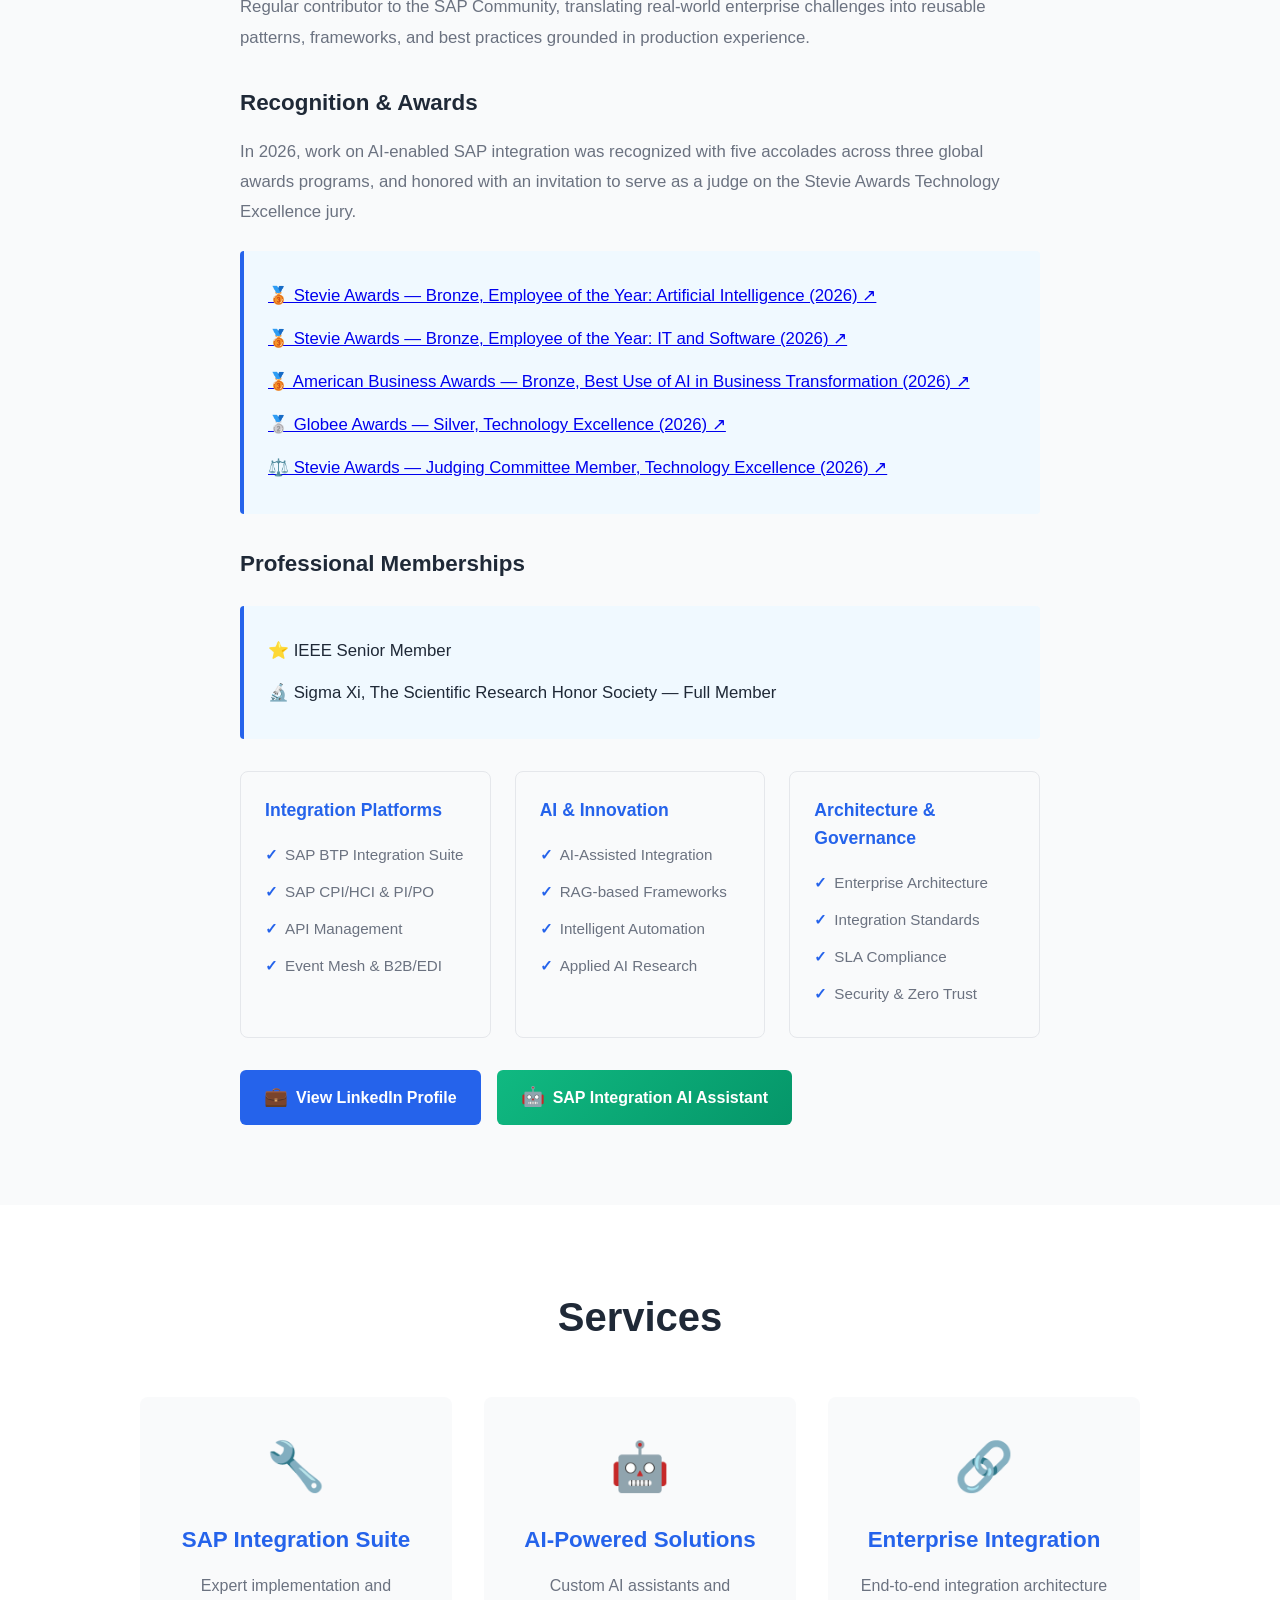
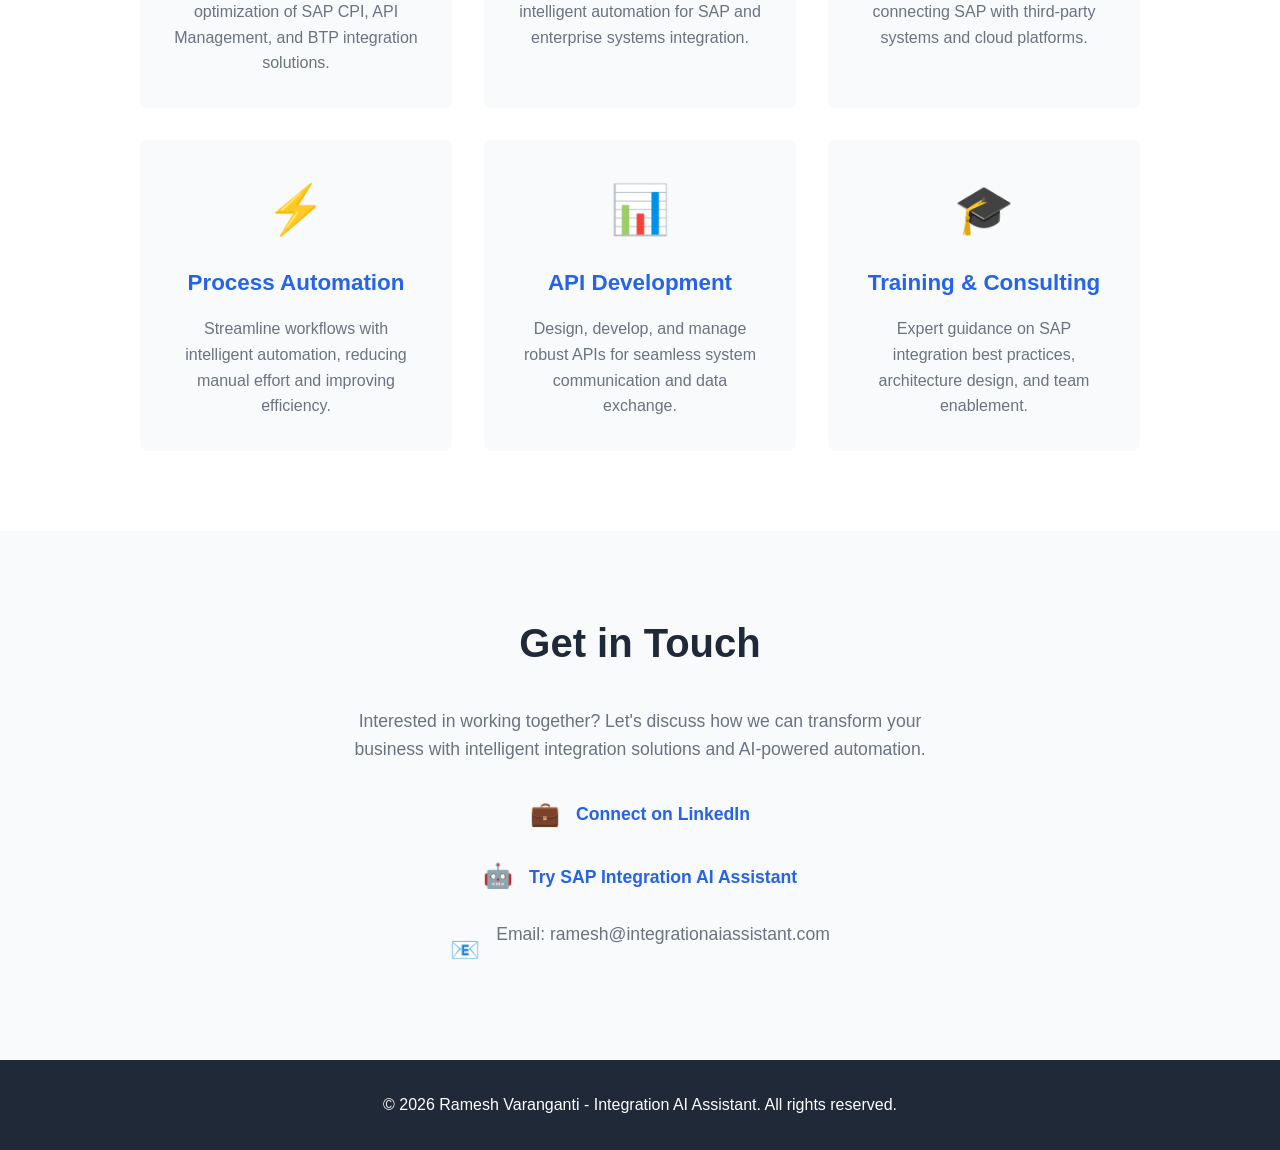
==== commit 9675e338: "Remove awards section from index.html Removed the awards section from the HTML file." ====
--- a/index.html
+++ b/index.html
@@ -67,7 +67,6 @@
                     <li><a href="#home">Home</a></li>
                     <li><a href="#about">About</a></li>
                     <li><a href="#services">Services</a></li>
-                    <li><a href="#awards">Awards</a></li>
                     <li><a href="#contact">Contact</a></li>
                 </ul>
             </div>
@@ -206,22 +205,6 @@
         </div>
     </section>
 
- <section id="awards" class="awards">
-        <div class="container">
-            <h2>Awards & Recognition</h2>
-            <p class="awards-intro">Recognized in 2026 for pioneering AI-enabled SAP integration solutions, and honored to serve as a judge for the global technology awards community.</p>
-            <ul class="impact-list awards-list">
-                <li><a href="https://www.verix.io/credential/5b6a50ad-8490-4d20-a420-1613defbc594" target="_blank" rel="noopener">🥉 Stevie Awards — Bronze, Employee of the Year: Artificial Intelligence (2026) ↗</a></li>
-                <li><a href="https://www.verix.io/credential/aa96861b-5f7f-4bad-b9d7-258c053077a4" target="_blank" rel="noopener">🥉 Stevie Awards — Bronze, Employee of the Year: Information Technology and Software (2026) ↗</a></li>
-                <li><a href="https://www.verix.io/credential/62461644-d7ab-4cfb-8251-f852b1ce5040" target="_blank" rel="noopener">🥉 American Business Awards — Bronze, Best Use Of AI in Business Transformation (2026) ↗</a></li>
-                <li><a href="https://credential.globeeawards.com/46de769b-d47a-4793-b0cf-6f1175fcad1c#acc.SbDMAs6I" target="_blank" rel="noopener">🥈 Globee Awards — Silver, Technology Excellence (2026) ↗</a></li>
-                <li><a href="https://www.verix.io/credential/5c9ff1b4-fcc4-4142-a418-a281d6433f5b" target="_blank" rel="noopener">⚖️ Stevie Awards Judging Committee — Team Awards, Technology Excellence (2026) ↗</a></li>
-                <li>⭐ IEEE Senior Member</li>
-                <li>🔬 Sigma Xi, The Scientific Research Honor Society — Full Member</li>
-            </ul>
-        </div>
-    </section>
-
     <section id="contact" class="contact">
         <div class="container">
             <h2>Get in Touch</h2>
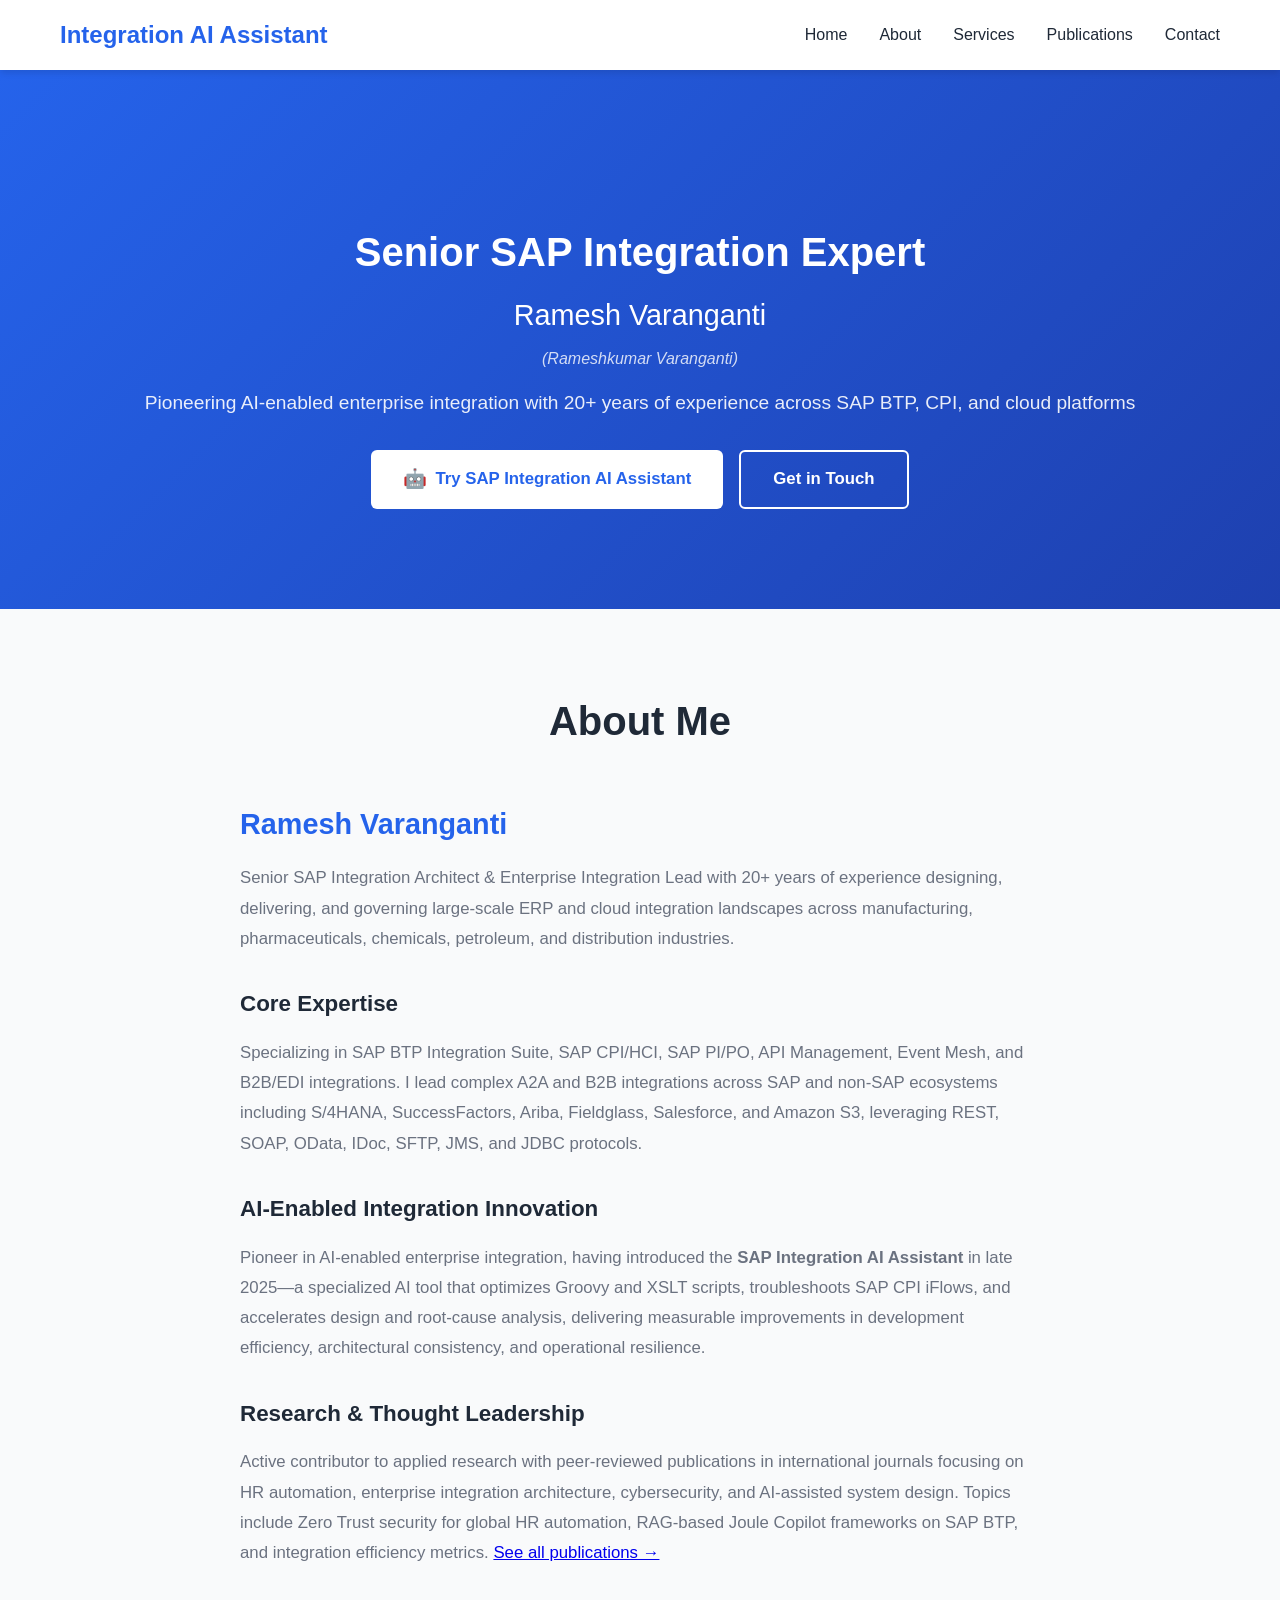
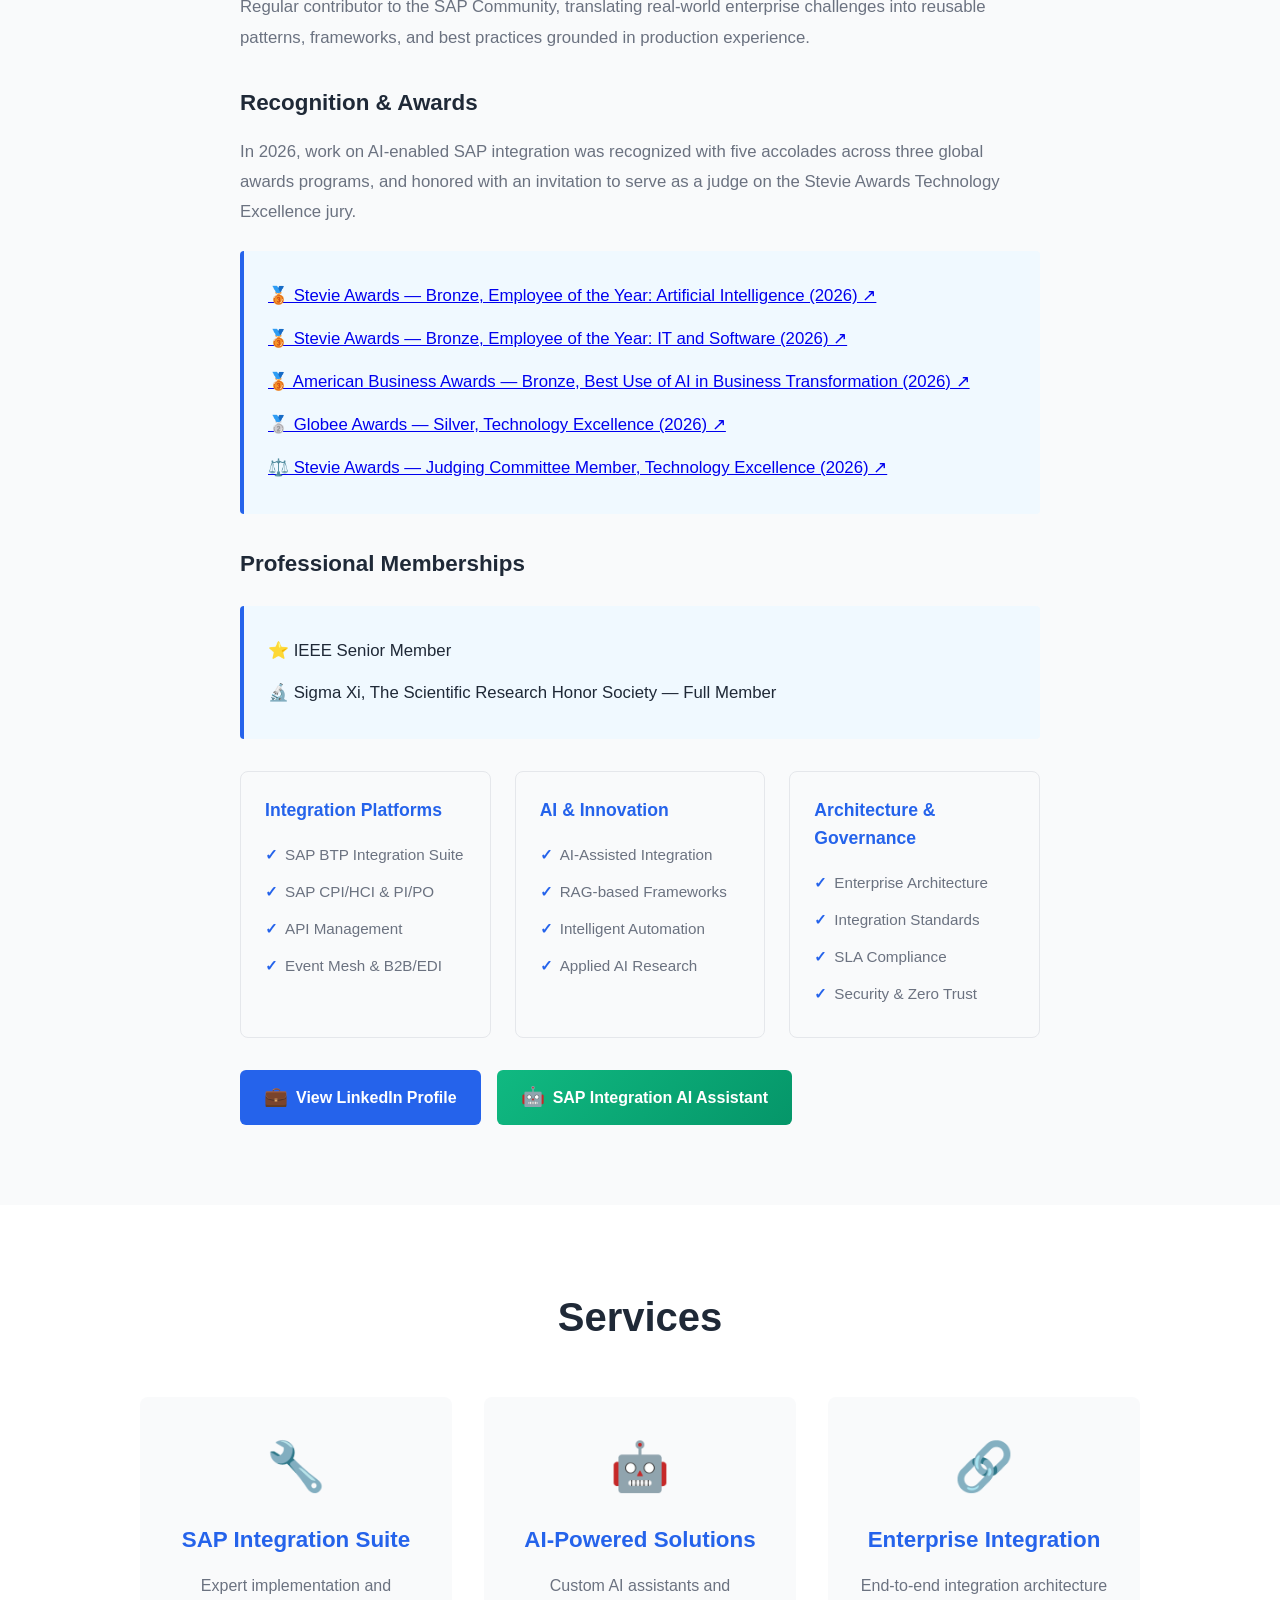
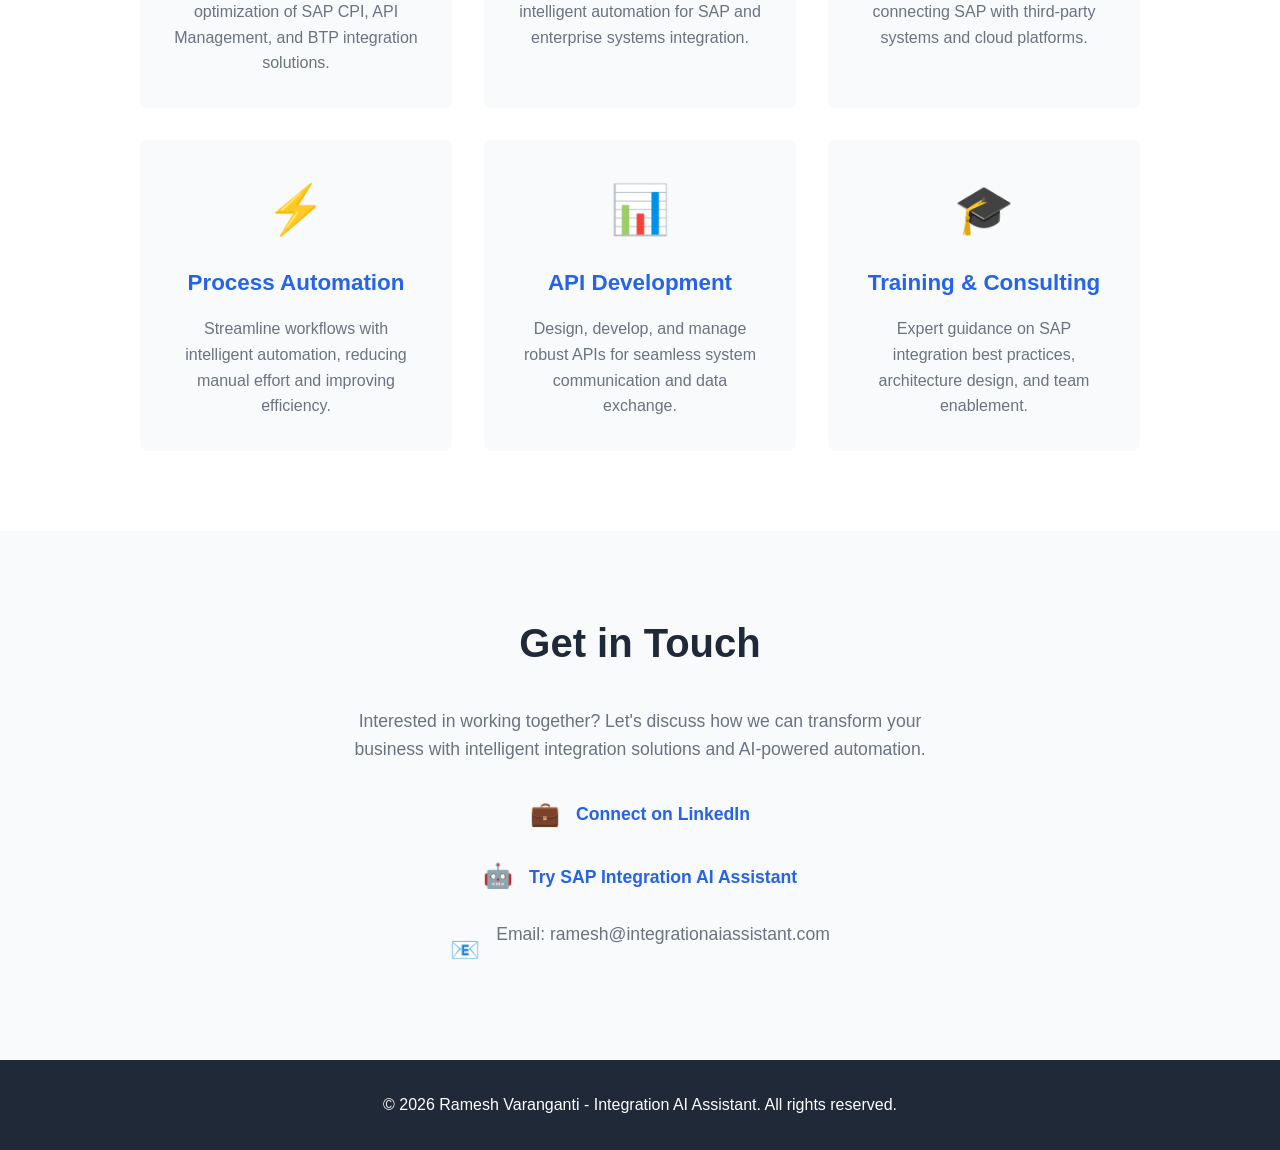
==== commit 4d5513b0: "Add Google Scholar-indexable publication pages One page per article with Highwire citation_* meta ta" ====
--- a/index.html
+++ b/index.html
@@ -67,6 +67,7 @@
                     <li><a href="#home">Home</a></li>
                     <li><a href="#about">About</a></li>
                     <li><a href="#services">Services</a></li>
+                    <li><a href="publications/">Publications</a></li>
                     <li><a href="#contact">Contact</a></li>
                 </ul>
             </div>
@@ -105,7 +106,7 @@
                     <p>Pioneer in AI-enabled enterprise integration, having introduced the <strong>SAP Integration AI Assistant</strong> in late 2025—a specialized AI tool that optimizes Groovy and XSLT scripts, troubleshoots SAP CPI iFlows, and accelerates design and root-cause analysis, delivering measurable improvements in development efficiency, architectural consistency, and operational resilience.</p>
                     
                     <h4>Research & Thought Leadership</h4>
-                    <p>Active contributor to applied research with peer-reviewed publications in international journals focusing on HR automation, enterprise integration architecture, cybersecurity, and AI-assisted system design. Topics include Zero Trust security for global HR automation, RAG-based Joule Copilot frameworks on SAP BTP, and integration efficiency metrics.</p>
+                    <p>Active contributor to applied research with peer-reviewed publications in international journals focusing on HR automation, enterprise integration architecture, cybersecurity, and AI-assisted system design. Topics include Zero Trust security for global HR automation, RAG-based Joule Copilot frameworks on SAP BTP, and integration efficiency metrics. <a href="publications/">See all publications →</a></p>
                     <p>Regular contributor to the SAP Community, translating real-world enterprise challenges into reusable patterns, frameworks, and best practices grounded in production experience.</p>
                     
                     <h4>Recognition & Awards</h4>
